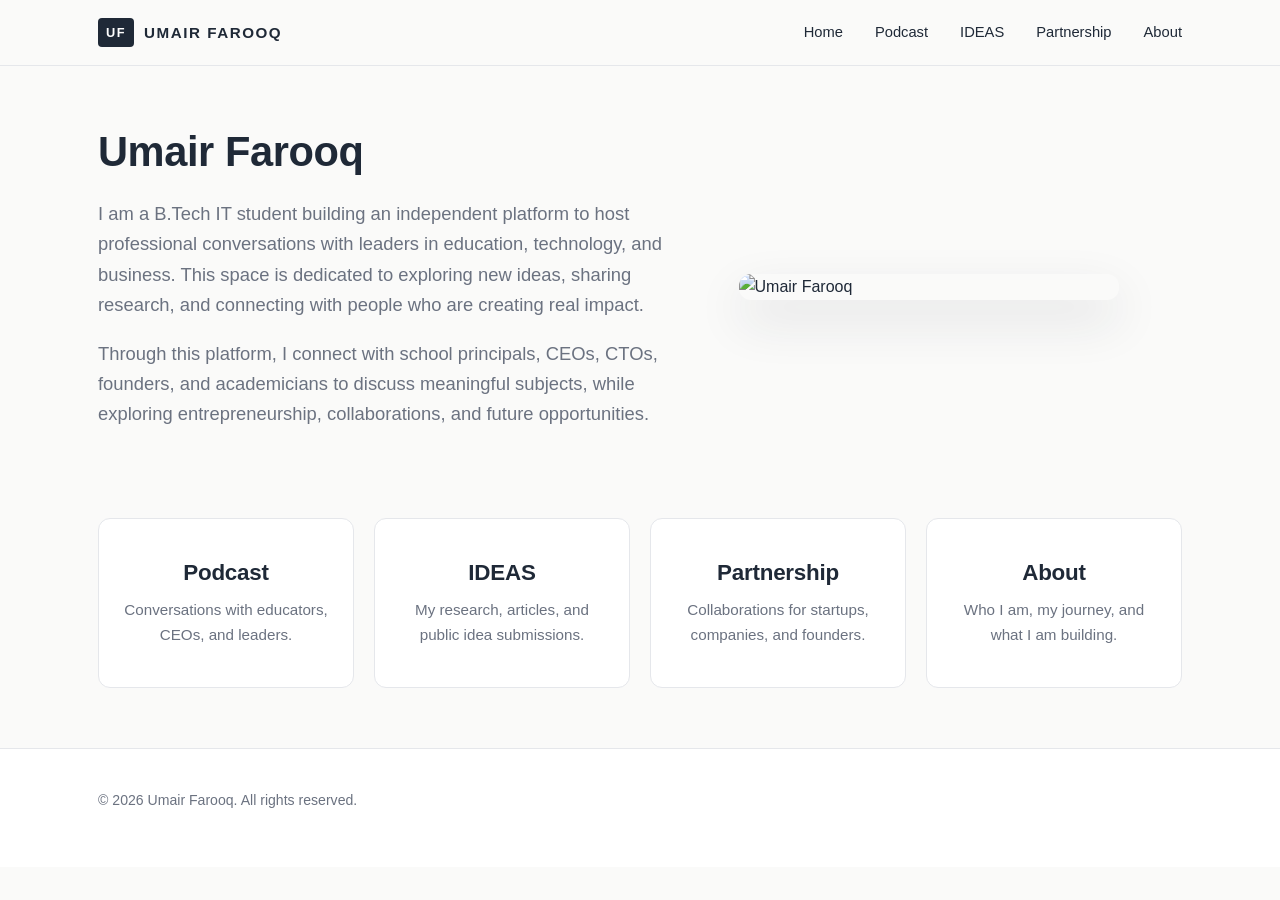
==== index.html @ 78187e90 "completed front end" ====
<!DOCTYPE html>
<html lang="en">
<head>
  <meta charset="UTF-8" />
  <meta name="viewport" content="width=device-width, initial-scale=1.0" />
  <title>Umair Farooq</title>
  <link rel="stylesheet" href="css/style.css" />
</head>
<body>

  <header class="site-header">
    <div class="container header-inner">
      <!-- 1. Website Name & UF mark -->
      <a href="index.html" class="logo" style="display: flex; align-items: center; gap: 10px;">
        <span style="background: var(--text); color: #fff; padding: 4px 8px; border-radius: 4px; font-size: 0.8rem;">UF</span>
        UMAIR FAROOQ
      </a>
      <button class="menu-toggle" aria-label="Toggle menu">☰</button>
      <nav class="main-nav">
        <ul>
          <li><a href="index.html">Home</a></li>
          <li><a href="podcast.html">Podcast</a></li>
          <li><a href="ideas.html">IDEAS</a></li>
          <li><a href="partnerships.html">Partnership</a></li>
          <li><a href="about.html">About</a></li>
        </ul>
      </nav>
    </div>
  </header>

  <main class="container" style="padding-top: 60px; padding-bottom: 60px;">
    
    <!-- TOP SECTION: Intro Text (Left) and Photo (Right) -->
    <div class="hero-inner" style="margin-bottom: 70px;">
      
      <div class="hero-text">
        <h1>Umair Farooq</h1>
        <p class="lead">
          I am a B.Tech IT student building an independent platform to host professional conversations with leaders in education, technology, and business. This space is dedicated to exploring new ideas, sharing research, and connecting with people who are creating real impact.
        </p>
        <p class="lead">
          Through this platform, I connect with school principals, CEOs, CTOs, founders, and academicians to discuss meaningful subjects, while exploring entrepreneurship, collaborations, and future opportunities.
        </p>
      </div>

      <div class="hero-photo">
        <img src="images/profile.jpg" alt="Umair Farooq" />
      </div>

    </div>

    <!-- 2. BOTTOM SECTION: The 4 Navigation Buttons (As shown in your sketch) -->
    <div class="grid-4">
      
      <a href="podcast.html" class="card" style="text-align: center; padding: 40px 20px;">
        <h3 style="font-size: 1.4rem; margin-bottom: 10px;">Podcast</h3>
        <p>Conversations with educators, CEOs, and leaders.</p>
      </a>

      <a href="ideas.html" class="card" style="text-align: center; padding: 40px 20px;">
        <h3 style="font-size: 1.4rem; margin-bottom: 10px;">IDEAS</h3>
        <p>My research, articles, and public idea submissions.</p>
      </a>

      <a href="partnerships.html" class="card" style="text-align: center; padding: 40px 20px;">
        <h3 style="font-size: 1.4rem; margin-bottom: 10px;">Partnership</h3>
        <p>Collaborations for startups, companies, and founders.</p>
      </a>

      <a href="about.html" class="card" style="text-align: center; padding: 40px 20px;">
        <h3 style="font-size: 1.4rem; margin-bottom: 10px;">About</h3>
        <p>Who I am, my journey, and what I am building.</p>
      </a>

    </div>

  </main>

  <footer class="site-footer">
    <div class="container footer-inner">
      <p>© <span id="year"></span> Umair Farooq. All rights reserved.</p>
    </div>
  </footer>

  <script src="js/script.js"></script>
</body>
</html>
---- css/style.css ----
/* ============================================
   UMAIR FAROOQ — Global Stylesheet
   Charcoal + Teal + Off-white
   ============================================ */

* { box-sizing: border-box; margin: 0; padding: 0; }

:root {
  --bg: #fafaf9;
  --surface: #ffffff;
  --text: #1f2937;
  --muted: #6b7280;
  --accent: #0f766e;
  --accent-hover: #0b5d57;
  --border: #e5e7eb;
  --max-width: 1140px;
}

body {
  font-family: -apple-system, BlinkMacSystemFont, "Segoe UI", Roboto, Helvetica, Arial, sans-serif;
  color: var(--text);
  background: var(--bg);
  line-height: 1.65;
  -webkit-font-smoothing: antialiased;
}

.container {
  max-width: var(--max-width);
  margin: 0 auto;
  padding: 0 28px;
}

a { color: var(--accent); text-decoration: none; transition: color 0.15s; }
a:hover { color: var(--accent-hover); }

h1, h2, h3, h4 { line-height: 1.25; margin-bottom: 0.5em; font-weight: 700; letter-spacing: -0.01em; }
h1 { font-size: 2.6rem; }
h2 { font-size: 1.8rem; margin-top: 1.4em; }
h3 { font-size: 1.2rem; }

p { margin-bottom: 1em; }
.lead { font-size: 1.15rem; color: var(--muted); max-width: 680px; }

.eyebrow {
  text-transform: uppercase;
  font-size: 0.72rem;
  letter-spacing: 0.12em;
  color: var(--accent);
  font-weight: 600;
  margin-bottom: 0.6em;
}

/* ---------- Buttons ---------- */
.btn {
  display: inline-block;
  background: var(--accent);
  color: #fff;
  padding: 12px 24px;
  border-radius: 6px;
  font-weight: 600;
  font-size: 0.95rem;
  border: none;
  cursor: pointer;
  transition: background 0.15s, transform 0.1s;
}
.btn:hover { background: var(--accent-hover); color: #fff; }
.btn-outline {
  background: transparent;
  color: var(--accent);
  border: 1.5px solid var(--accent);
}
.btn-outline:hover { background: var(--accent); color: #fff; }
.btn-dark {
  background: var(--text);
}
.btn-dark:hover { background: #111827; }
.btn-danger { background: #a02c2c; }
.btn-danger:hover { background: #7c2020; }

/* ---------- Header ---------- */
.site-header {
  border-bottom: 1px solid var(--border);
  position: sticky;
  top: 0;
  background: rgba(250, 250, 249, 0.95);
  backdrop-filter: blur(8px);
  z-index: 100;
}
.header-inner {
  display: flex;
  align-items: center;
  justify-content: space-between;
  padding: 18px 28px;
}
.logo {
  font-weight: 800;
  letter-spacing: 0.1em;
  color: var(--text);
  font-size: 0.95rem;
}
.main-nav ul { display: flex; gap: 32px; list-style: none; }
.main-nav a {
  color: var(--text);
  font-size: 0.92rem;
  font-weight: 500;
  padding: 4px 0;
  border-bottom: 2px solid transparent;
}
.main-nav a.active { color: var(--accent); border-bottom-color: var(--accent); }
.main-nav a:hover { color: var(--accent); }

.menu-toggle {
  display: none;
  background: none;
  border: none;
  font-size: 1.5rem;
  cursor: pointer;
  color: var(--text);
}

/* ---------- Hero ---------- */
.hero { padding: 88px 0 64px; }
.hero-inner {
  display: grid;
  grid-template-columns: 1.3fr 1fr;
  gap: 64px;
  align-items: center;
}
.hero h1 { font-size: 3rem; margin-bottom: 0.3em; }
.hero .lead { margin-bottom: 1.4em; }
.hero-photo img {
  width: 100%;
  max-width: 380px;
  border-radius: 12px;
  display: block;
  box-shadow: 0 20px 50px rgba(31, 41, 55, 0.12);
}
.hero-links { display: flex; gap: 12px; margin-top: 24px; flex-wrap: wrap; }

/* ---------- Section & grids ---------- */
.section { padding: 64px 0; }
.section-alt { background: var(--surface); border-top: 1px solid var(--border); border-bottom: 1px solid var(--border); }
.grid-2 { display: grid; grid-template-columns: repeat(2, 1fr); gap: 24px; }
.grid-3 { display: grid; grid-template-columns: repeat(3, 1fr); gap: 24px; }
.grid-4 { display: grid; grid-template-columns: repeat(4, 1fr); gap: 20px; }

/* ---------- Cards ---------- */
.card {
  display: block;
  padding: 32px;
  border: 1px solid var(--border);
  border-radius: 12px;
  background: var(--surface);
  transition: transform 0.15s, box-shadow 0.15s, border-color 0.15s;
  color: var(--text);
}
.card:hover {
  transform: translateY(-3px);
  box-shadow: 0 14px 32px rgba(31, 41, 55, 0.08);
  border-color: #d1d5db;
}
.card h3 { margin-bottom: 0.4em; }
.card p { color: var(--muted); margin: 0; font-size: 0.95rem; }

/* ---------- Page header ---------- */
.page-header { padding: 80px 0 44px; border-bottom: 1px solid var(--border); }
.page-header h1 { margin-bottom: 0.3em; }

/* ---------- Footer ---------- */
.site-footer {
  border-top: 1px solid var(--border);
  padding: 40px 0;
  color: var(--muted);
  font-size: 0.88rem;
  background: var(--surface);
}
.footer-inner {
  display: flex;
  justify-content: space-between;
  align-items: center;
  flex-wrap: wrap;
  gap: 12px;
}
.footer-inner a { color: var(--muted); }
.footer-inner a:hover { color: var(--accent); }

/* ---------- Forms (shared) ---------- */
.contact-form {
  max-width: 560px;
  display: flex;
  flex-direction: column;
}
.contact-form label {
  font-weight: 600;
  font-size: 0.88rem;
  margin-bottom: 6px;
  margin-top: 18px;
}
.contact-form input,
.contact-form textarea,
.contact-form select {
  padding: 12px 14px;
  border: 1px solid var(--border);
  border-radius: 6px;
  font-family: inherit;
  font-size: 0.98rem;
  background: #fff;
  color: var(--text);
}
.contact-form input:focus,
.contact-form textarea:focus,
.contact-form select:focus {
  outline: 2px solid var(--accent);
  outline-offset: 1px;
  border-color: var(--accent);
}
.contact-form button { margin-top: 24px; align-self: flex-start; }
.form-note { font-size: 0.82rem; color: var(--muted); margin-top: 12px; }

/* ---------- Responsive ---------- */
@media (max-width: 860px) {
  .menu-toggle { display: block; }
  .main-nav {
    display: none;
    position: absolute;
    top: 100%;
    left: 0;
    right: 0;
    background: var(--surface);
    border-bottom: 1px solid var(--border);
    padding: 20px 28px;
  }
  .main-nav.open { display: block; }
.main-nav ul { 
  display: flex; 
  gap: 24px; /* Changed from 32px to 24px to fit the 5th item comfortably */
  list-style: none; 
}

  .hero { padding: 56px 0; }
  .hero-inner { grid-template-columns: 1fr; gap: 40px; }
  .hero-photo { order: -1; }
  .hero-photo img { max-width: 260px; }
  .hero h1 { font-size: 2.2rem; }

  .grid-2, .grid-3, .grid-4 { grid-template-columns: 1fr; }
  .section { padding: 44px 0; }
  .page-header { padding: 56px 0 32px; }
  h1 { font-size: 2.1rem; }
  h2 { font-size: 1.5rem; }
}
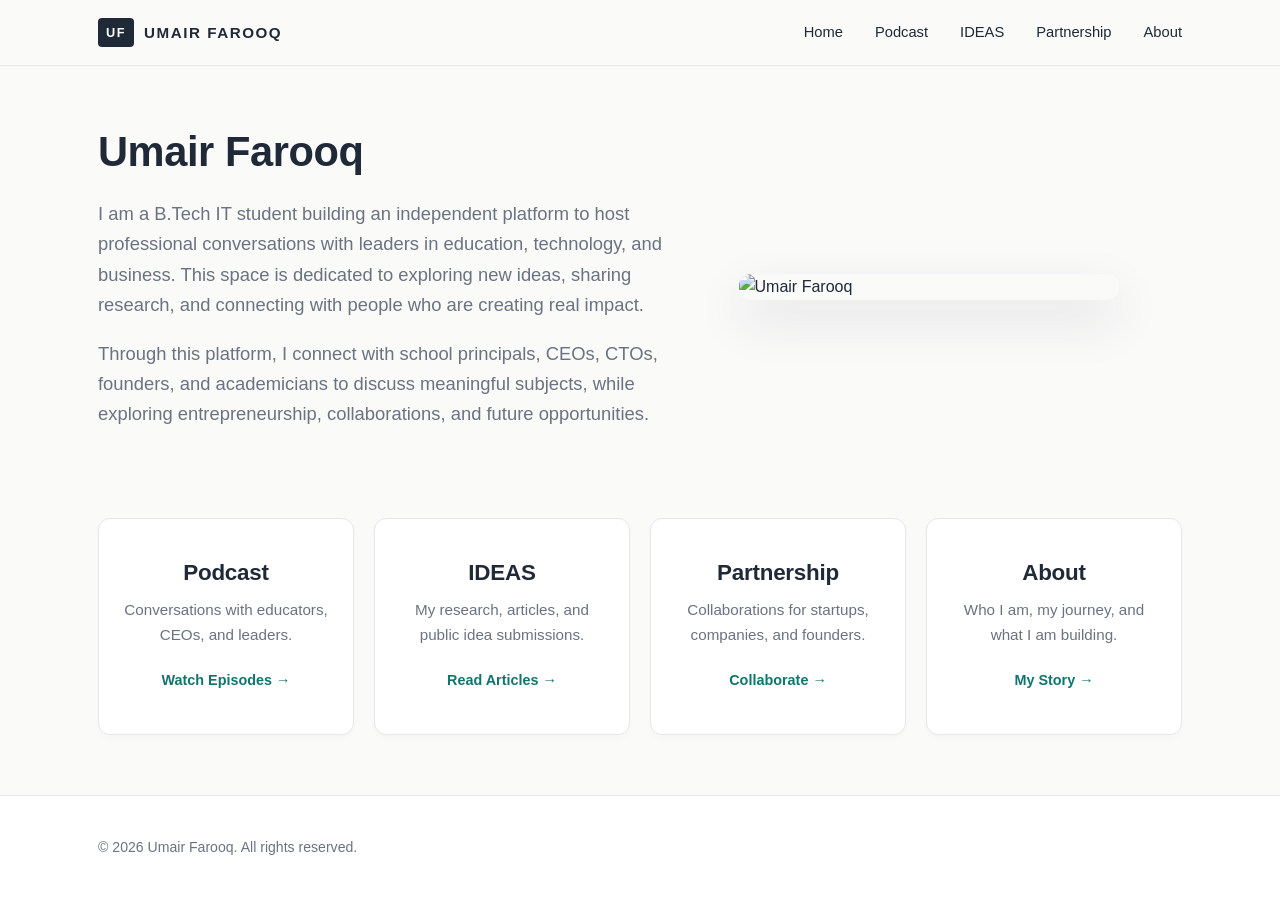
==== commit 0ff92a71: "updated style.css" ====
--- a/index.html
+++ b/index.html
@@ -49,27 +49,31 @@
 
     </div>
 
-    <!-- 2. BOTTOM SECTION: The 4 Navigation Buttons (As shown in your sketch) -->
+    <!-- BOTTOM SECTION: The 4 Navigation Buttons -->
     <div class="grid-4">
       
       <a href="podcast.html" class="card" style="text-align: center; padding: 40px 20px;">
         <h3 style="font-size: 1.4rem; margin-bottom: 10px;">Podcast</h3>
-        <p>Conversations with educators, CEOs, and leaders.</p>
+        <p style="margin-bottom: 20px;">Conversations with educators, CEOs, and leaders.</p>
+        <span style="color: var(--accent); font-weight: 600; font-size: 0.9rem;">Watch Episodes &rarr;</span>
       </a>
 
       <a href="ideas.html" class="card" style="text-align: center; padding: 40px 20px;">
         <h3 style="font-size: 1.4rem; margin-bottom: 10px;">IDEAS</h3>
-        <p>My research, articles, and public idea submissions.</p>
+        <p style="margin-bottom: 20px;">My research, articles, and public idea submissions.</p>
+        <span style="color: var(--accent); font-weight: 600; font-size: 0.9rem;">Read Articles &rarr;</span>
       </a>
 
       <a href="partnerships.html" class="card" style="text-align: center; padding: 40px 20px;">
         <h3 style="font-size: 1.4rem; margin-bottom: 10px;">Partnership</h3>
-        <p>Collaborations for startups, companies, and founders.</p>
+        <p style="margin-bottom: 20px;">Collaborations for startups, companies, and founders.</p>
+        <span style="color: var(--accent); font-weight: 600; font-size: 0.9rem;">Collaborate &rarr;</span>
       </a>
 
       <a href="about.html" class="card" style="text-align: center; padding: 40px 20px;">
         <h3 style="font-size: 1.4rem; margin-bottom: 10px;">About</h3>
-        <p>Who I am, my journey, and what I am building.</p>
+        <p style="margin-bottom: 20px;">Who I am, my journey, and what I am building.</p>
+        <span style="color: var(--accent); font-weight: 600; font-size: 0.9rem;">My Story &rarr;</span>
       </a>
 
     </div>
--- a/css/style.css
+++ b/css/style.css
@@ -248,4 +248,107 @@
   .page-header { padding: 56px 0 32px; }
   h1 { font-size: 2.1rem; }
   h2 { font-size: 1.5rem; }
+}
+
+/* ==========================================
+   V1 FANCY UPDATE - PREMIUM EFFECTS
+   ========================================== */
+
+/* Premium Card Hover Effects */
+.card {
+  position: relative;
+  overflow: hidden;
+  transition: all 0.3s cubic-bezier(0.25, 0.8, 0.25, 1);
+  box-shadow: 0 4px 6px rgba(0,0,0,0.02);
+}
+.card:hover {
+  transform: translateY(-8px);
+  box-shadow: 0 15px 30px rgba(0,0,0,0.08);
+  border-color: var(--accent);
+}
+.card::before {
+  content: '';
+  position: absolute;
+  top: 0; left: 0; width: 4px; height: 100%;
+  background: var(--accent);
+  transform: scaleY(0);
+  transition: transform 0.3s ease;
+  transform-origin: bottom;
+}
+.card:hover::before {
+  transform: scaleY(1);
+}
+
+/* YouTube Video Grid (For Podcast Page) */
+.video-grid {
+  display: grid;
+  grid-template-columns: repeat(auto-fill, minmax(320px, 1fr));
+  gap: 30px;
+  margin-top: 30px;
+}
+.video-container {
+  border-radius: 12px;
+  overflow: hidden;
+  background: #000;
+  box-shadow: 0 10px 20px rgba(0,0,0,0.1);
+  position: relative;
+  padding-bottom: 56.25%; /* 16:9 Aspect Ratio */
+  height: 0;
+}
+.video-container iframe {
+  position: absolute;
+  top: 0; left: 0; width: 100%; height: 100%;
+  border: none;
+}
+.video-title {
+  margin-top: 12px;
+  font-size: 1.1rem;
+  font-weight: 600;
+  color: var(--text);
+}
+.video-desc {
+  font-size: 0.9rem;
+  color: var(--muted);
+}
+
+/* Instagram / Vertical Video Grid */
+.vertical-grid {
+  display: grid;
+  grid-template-columns: repeat(auto-fill, minmax(250px, 1fr));
+  gap: 20px;
+  margin-top: 30px;
+}
+.vertical-container {
+  border-radius: 16px;
+  overflow: hidden;
+  background: #000;
+  box-shadow: 0 8px 16px rgba(0,0,0,0.1);
+  position: relative;
+  padding-bottom: 177.78%; /* 9:16 Aspect Ratio for Reels */
+  height: 0;
+}
+.vertical-container iframe {
+  position: absolute;
+  top: 0; left: 0; width: 100%; height: 100%;
+  border: none;
+}
+
+/* Image Gallery */
+.image-gallery {
+  display: grid;
+  grid-template-columns: repeat(auto-fill, minmax(200px, 1fr));
+  gap: 15px;
+  margin-top: 30px;
+}
+.gallery-img {
+  width: 100%;
+  height: 250px;
+  object-fit: cover;
+  border-radius: 8px;
+  transition: transform 0.3s ease, filter 0.3s ease;
+  filter: grayscale(20%);
+}
+.gallery-img:hover {
+  transform: scale(1.03);
+  filter: grayscale(0%);
 }
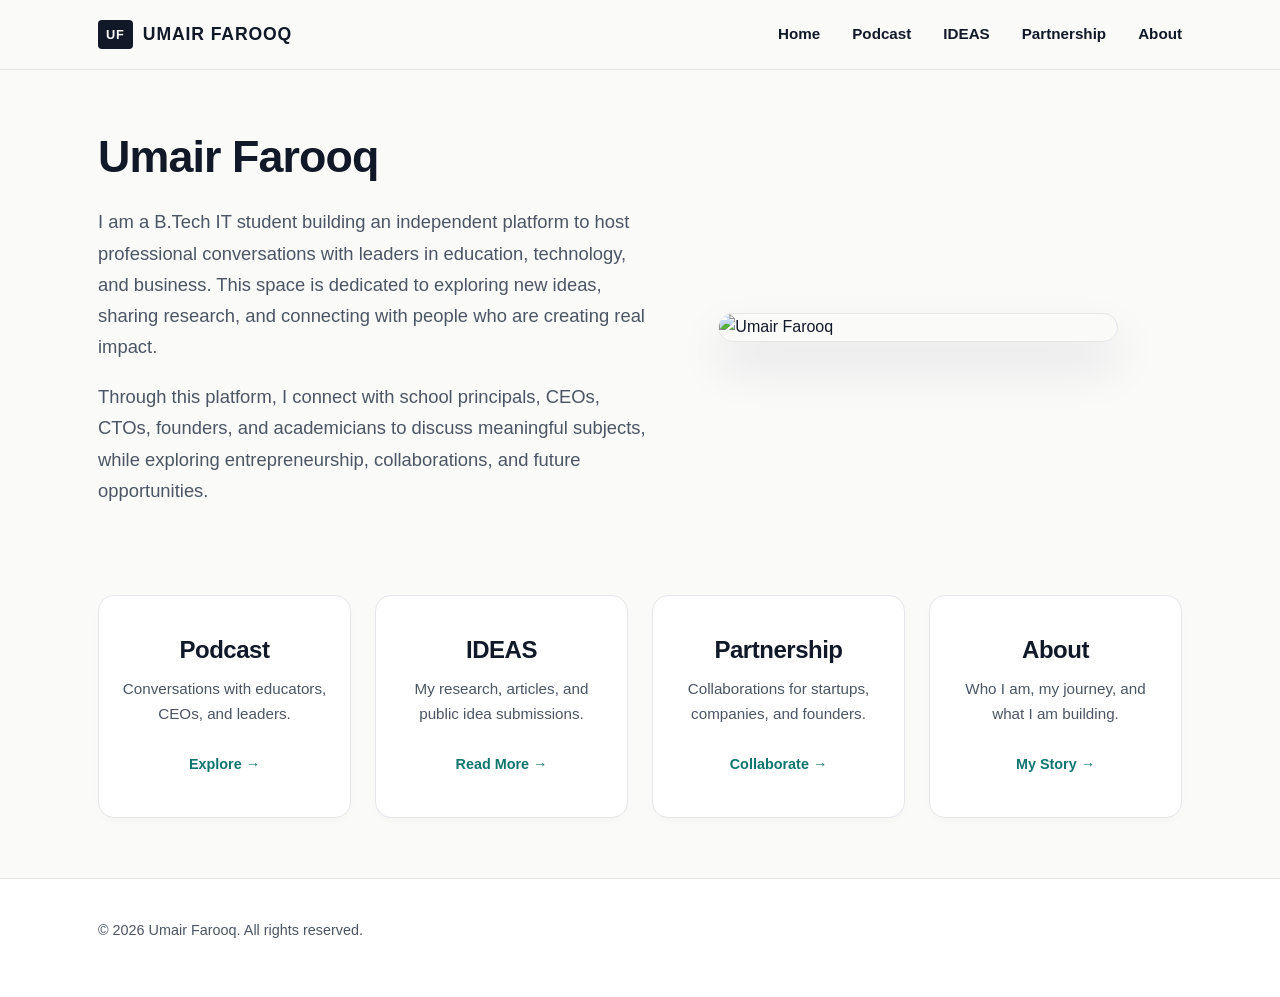
==== commit 33c72e76: "upgraded" ====
--- a/index.html
+++ b/index.html
@@ -49,35 +49,34 @@
 
     </div>
 
-    <!-- BOTTOM SECTION: The 4 Navigation Buttons -->
+       <!-- BOTTOM SECTION: The 4 Navigation Buttons -->
     <div class="grid-4">
       
       <a href="podcast.html" class="card" style="text-align: center; padding: 40px 20px;">
-        <h3 style="font-size: 1.4rem; margin-bottom: 10px;">Podcast</h3>
-        <p style="margin-bottom: 20px;">Conversations with educators, CEOs, and leaders.</p>
-        <span style="color: var(--accent); font-weight: 600; font-size: 0.9rem;">Watch Episodes &rarr;</span>
+        <h3 style="font-size: 1.5rem; margin-bottom: 12px;">Podcast</h3>
+        <p style="margin-bottom: 24px;">Conversations with educators, CEOs, and leaders.</p>
+        <span style="color: var(--accent); font-weight: 700; font-size: 0.9rem;">Explore &rarr;</span>
       </a>
 
       <a href="ideas.html" class="card" style="text-align: center; padding: 40px 20px;">
-        <h3 style="font-size: 1.4rem; margin-bottom: 10px;">IDEAS</h3>
-        <p style="margin-bottom: 20px;">My research, articles, and public idea submissions.</p>
-        <span style="color: var(--accent); font-weight: 600; font-size: 0.9rem;">Read Articles &rarr;</span>
+        <h3 style="font-size: 1.5rem; margin-bottom: 12px;">IDEAS</h3>
+        <p style="margin-bottom: 24px;">My research, articles, and public idea submissions.</p>
+        <span style="color: var(--accent); font-weight: 700; font-size: 0.9rem;">Read More &rarr;</span>
       </a>
 
       <a href="partnerships.html" class="card" style="text-align: center; padding: 40px 20px;">
-        <h3 style="font-size: 1.4rem; margin-bottom: 10px;">Partnership</h3>
-        <p style="margin-bottom: 20px;">Collaborations for startups, companies, and founders.</p>
-        <span style="color: var(--accent); font-weight: 600; font-size: 0.9rem;">Collaborate &rarr;</span>
+        <h3 style="font-size: 1.5rem; margin-bottom: 12px;">Partnership</h3>
+        <p style="margin-bottom: 24px;">Collaborations for startups, companies, and founders.</p>
+        <span style="color: var(--accent); font-weight: 700; font-size: 0.9rem;">Collaborate &rarr;</span>
       </a>
 
       <a href="about.html" class="card" style="text-align: center; padding: 40px 20px;">
-        <h3 style="font-size: 1.4rem; margin-bottom: 10px;">About</h3>
-        <p style="margin-bottom: 20px;">Who I am, my journey, and what I am building.</p>
-        <span style="color: var(--accent); font-weight: 600; font-size: 0.9rem;">My Story &rarr;</span>
+        <h3 style="font-size: 1.5rem; margin-bottom: 12px;">About</h3>
+        <p style="margin-bottom: 24px;">Who I am, my journey, and what I am building.</p>
+        <span style="color: var(--accent); font-weight: 700; font-size: 0.9rem;">My Story &rarr;</span>
       </a>
 
     </div>
-
   </main>
 
   <footer class="site-footer">
--- a/css/style.css
+++ b/css/style.css
@@ -1,15 +1,15 @@
-/* ============================================
+/* ==========================================
    UMAIR FAROOQ — Global Stylesheet
-   Charcoal + Teal + Off-white
-   ============================================ */
+   Premium Charcoal & Teal
+   ========================================== */
 
 * { box-sizing: border-box; margin: 0; padding: 0; }
 
 :root {
   --bg: #fafaf9;
   --surface: #ffffff;
-  --text: #1f2937;
-  --muted: #6b7280;
+  --text: #111827; /* Deeper Charcoal for a more premium look */
+  --muted: #4b5563;
   --accent: #0f766e;
   --accent-hover: #0b5d57;
   --border: #e5e7eb;
@@ -30,325 +30,167 @@
   padding: 0 28px;
 }
 
-a { color: var(--accent); text-decoration: none; transition: color 0.15s; }
+a { color: var(--accent); text-decoration: none; transition: color 0.2s; }
 a:hover { color: var(--accent-hover); }
 
-h1, h2, h3, h4 { line-height: 1.25; margin-bottom: 0.5em; font-weight: 700; letter-spacing: -0.01em; }
-h1 { font-size: 2.6rem; }
-h2 { font-size: 1.8rem; margin-top: 1.4em; }
-h3 { font-size: 1.2rem; }
+h1, h2, h3, h4 { line-height: 1.2; margin-bottom: 0.5em; font-weight: 800; letter-spacing: -0.02em; }
+h1 { font-size: 2.8rem; }
+h2 { font-size: 1.9rem; margin-top: 1.4em; }
+h3 { font-size: 1.25rem; }
 
 p { margin-bottom: 1em; }
-.lead { font-size: 1.15rem; color: var(--muted); max-width: 680px; }
-
-.eyebrow {
-  text-transform: uppercase;
-  font-size: 0.72rem;
-  letter-spacing: 0.12em;
-  color: var(--accent);
-  font-weight: 600;
-  margin-bottom: 0.6em;
-}
+.lead { font-size: 1.15rem; color: var(--muted); max-width: 700px; line-height: 1.7; }
 
 /* ---------- Buttons ---------- */
 .btn {
   display: inline-block;
   background: var(--accent);
   color: #fff;
-  padding: 12px 24px;
-  border-radius: 6px;
+  padding: 14px 28px;
+  border-radius: 8px;
   font-weight: 600;
   font-size: 0.95rem;
   border: none;
   cursor: pointer;
-  transition: background 0.15s, transform 0.1s;
+  transition: all 0.2s ease;
 }
-.btn:hover { background: var(--accent-hover); color: #fff; }
+.btn:hover { background: var(--accent-hover); color: #fff; transform: translateY(-2px); box-shadow: 0 4px 12px rgba(15, 118, 110, 0.2); }
 .btn-outline {
   background: transparent;
   color: var(--accent);
-  border: 1.5px solid var(--accent);
+  border: 2px solid var(--accent);
 }
 .btn-outline:hover { background: var(--accent); color: #fff; }
-.btn-dark {
-  background: var(--text);
-}
-.btn-dark:hover { background: #111827; }
-.btn-danger { background: #a02c2c; }
-.btn-danger:hover { background: #7c2020; }
 
 /* ---------- Header ---------- */
 .site-header {
   border-bottom: 1px solid var(--border);
   position: sticky;
   top: 0;
-  background: rgba(250, 250, 249, 0.95);
-  backdrop-filter: blur(8px);
+  background: rgba(250, 250, 249, 0.9);
+  backdrop-filter: blur(12px);
   z-index: 100;
 }
 .header-inner {
   display: flex;
   align-items: center;
   justify-content: space-between;
-  padding: 18px 28px;
+  padding: 20px 28px;
 }
 .logo {
-  font-weight: 800;
-  letter-spacing: 0.1em;
+  font-weight: 900;
+  letter-spacing: 0.05em;
   color: var(--text);
-  font-size: 0.95rem;
+  font-size: 1.1rem;
 }
 .main-nav ul { display: flex; gap: 32px; list-style: none; }
 .main-nav a {
   color: var(--text);
-  font-size: 0.92rem;
-  font-weight: 500;
+  font-size: 0.95rem;
+  font-weight: 600;
   padding: 4px 0;
   border-bottom: 2px solid transparent;
 }
 .main-nav a.active { color: var(--accent); border-bottom-color: var(--accent); }
 .main-nav a:hover { color: var(--accent); }
 
-.menu-toggle {
-  display: none;
-  background: none;
-  border: none;
-  font-size: 1.5rem;
-  cursor: pointer;
-  color: var(--text);
-}
+.menu-toggle { display: none; background: none; border: none; font-size: 1.5rem; cursor: pointer; }
 
 /* ---------- Hero ---------- */
-.hero { padding: 88px 0 64px; }
+.hero { padding: 90px 0 70px; }
 .hero-inner {
   display: grid;
-  grid-template-columns: 1.3fr 1fr;
+  grid-template-columns: 1.2fr 1fr;
   gap: 64px;
   align-items: center;
 }
-.hero h1 { font-size: 3rem; margin-bottom: 0.3em; }
-.hero .lead { margin-bottom: 1.4em; }
 .hero-photo img {
   width: 100%;
-  max-width: 380px;
-  border-radius: 12px;
+  max-width: 400px;
+  border-radius: 16px;
   display: block;
-  box-shadow: 0 20px 50px rgba(31, 41, 55, 0.12);
+  box-shadow: 0 24px 48px rgba(17, 24, 39, 0.1);
+  border: 1px solid var(--border);
 }
-.hero-links { display: flex; gap: 12px; margin-top: 24px; flex-wrap: wrap; }
+.hero-links { display: flex; gap: 16px; margin-top: 32px; flex-wrap: wrap; }
 
-/* ---------- Section & grids ---------- */
-.section { padding: 64px 0; }
-.section-alt { background: var(--surface); border-top: 1px solid var(--border); border-bottom: 1px solid var(--border); }
-.grid-2 { display: grid; grid-template-columns: repeat(2, 1fr); gap: 24px; }
-.grid-3 { display: grid; grid-template-columns: repeat(3, 1fr); gap: 24px; }
-.grid-4 { display: grid; grid-template-columns: repeat(4, 1fr); gap: 20px; }
+/* ---------- Cards & Grids ---------- */
+.grid-2 { display: grid; grid-template-columns: repeat(2, 1fr); gap: 28px; }
+.grid-3 { display: grid; grid-template-columns: repeat(3, 1fr); gap: 28px; }
+.grid-4 { display: grid; grid-template-columns: repeat(4, 1fr); gap: 24px; }
 
-/* ---------- Cards ---------- */
 .card {
   display: block;
-  padding: 32px;
+  padding: 36px;
   border: 1px solid var(--border);
-  border-radius: 12px;
+  border-radius: 16px;
   background: var(--surface);
-  transition: transform 0.15s, box-shadow 0.15s, border-color 0.15s;
+  color: var(--text);
+  transition: all 0.25s ease;
+  box-shadow: 0 4px 6px rgba(0,0,0,0.02);
+}
+.card:hover {
+  transform: translateY(-5px);
+  box-shadow: 0 20px 40px rgba(0,0,0,0.06);
+  border-color: #d1d5db;
+}
+.card h3 { margin-bottom: 0.5em; }
+.card p { color: var(--muted); margin: 0; font-size: 0.95rem; }
+
+/* ---------- Forms ---------- */
+.contact-form { max-width: 600px; display: flex; flex-direction: column; }
+.contact-form label {
+  font-weight: 700;
+  font-size: 0.9rem;
+  margin-bottom: 8px;
+  margin-top: 20px;
   color: var(--text);
 }
-.card:hover {
-  transform: translateY(-3px);
-  box-shadow: 0 14px 32px rgba(31, 41, 55, 0.08);
-  border-color: #d1d5db;
+.contact-form input,
+.contact-form textarea,
+.contact-form select {
+  padding: 14px;
+  border: 1px solid var(--border);
+  border-radius: 8px;
+  font-family: inherit;
+  font-size: 1rem;
+  background: #fff;
+  transition: border-color 0.2s;
 }
-.card h3 { margin-bottom: 0.4em; }
-.card p { color: var(--muted); margin: 0; font-size: 0.95rem; }
-
-/* ---------- Page header ---------- */
-.page-header { padding: 80px 0 44px; border-bottom: 1px solid var(--border); }
-.page-header h1 { margin-bottom: 0.3em; }
+.contact-form input:focus,
+.contact-form textarea:focus,
+.contact-form select:focus {
+  outline: none;
+  border-color: var(--accent);
+  box-shadow: 0 0 0 3px rgba(15, 118, 110, 0.1);
+}
+.contact-form button { margin-top: 28px; align-self: flex-start; }
 
 /* ---------- Footer ---------- */
 .site-footer {
   border-top: 1px solid var(--border);
   padding: 40px 0;
   color: var(--muted);
-  font-size: 0.88rem;
+  font-size: 0.9rem;
   background: var(--surface);
 }
-.footer-inner {
-  display: flex;
-  justify-content: space-between;
-  align-items: center;
-  flex-wrap: wrap;
-  gap: 12px;
-}
-.footer-inner a { color: var(--muted); }
-.footer-inner a:hover { color: var(--accent); }
+.footer-inner { display: flex; justify-content: space-between; align-items: center; flex-wrap: wrap; gap: 16px; }
 
-/* ---------- Forms (shared) ---------- */
-.contact-form {
-  max-width: 560px;
-  display: flex;
-  flex-direction: column;
-}
-.contact-form label {
-  font-weight: 600;
-  font-size: 0.88rem;
-  margin-bottom: 6px;
-  margin-top: 18px;
-}
-.contact-form input,
-.contact-form textarea,
-.contact-form select {
-  padding: 12px 14px;
-  border: 1px solid var(--border);
-  border-radius: 6px;
-  font-family: inherit;
-  font-size: 0.98rem;
-  background: #fff;
-  color: var(--text);
-}
-.contact-form input:focus,
-.contact-form textarea:focus,
-.contact-form select:focus {
-  outline: 2px solid var(--accent);
-  outline-offset: 1px;
-  border-color: var(--accent);
-}
-.contact-form button { margin-top: 24px; align-self: flex-start; }
-.form-note { font-size: 0.82rem; color: var(--muted); margin-top: 12px; }
-
-/* ---------- Responsive ---------- */
+/* ---------- Mobile Responsive ---------- */
 @media (max-width: 860px) {
   .menu-toggle { display: block; }
   .main-nav {
-    display: none;
-    position: absolute;
-    top: 100%;
-    left: 0;
-    right: 0;
-    background: var(--surface);
-    border-bottom: 1px solid var(--border);
-    padding: 20px 28px;
+    display: none; position: absolute; top: 100%; left: 0; right: 0;
+    background: var(--surface); border-bottom: 1px solid var(--border); padding: 20px 28px;
   }
   .main-nav.open { display: block; }
-.main-nav ul { 
-  display: flex; 
-  gap: 24px; /* Changed from 32px to 24px to fit the 5th item comfortably */
-  list-style: none; 
-}
+  .main-nav ul { flex-direction: column; gap: 16px; }
 
-  .hero { padding: 56px 0; }
+  .hero { padding: 60px 0; }
   .hero-inner { grid-template-columns: 1fr; gap: 40px; }
   .hero-photo { order: -1; }
-  .hero-photo img { max-width: 260px; }
-  .hero h1 { font-size: 2.2rem; }
-
+  .hero-photo img { max-width: 300px; }
+  
   .grid-2, .grid-3, .grid-4 { grid-template-columns: 1fr; }
-  .section { padding: 44px 0; }
-  .page-header { padding: 56px 0 32px; }
-  h1 { font-size: 2.1rem; }
-  h2 { font-size: 1.5rem; }
-}
-
-/* ==========================================
-   V1 FANCY UPDATE - PREMIUM EFFECTS
-   ========================================== */
-
-/* Premium Card Hover Effects */
-.card {
-  position: relative;
-  overflow: hidden;
-  transition: all 0.3s cubic-bezier(0.25, 0.8, 0.25, 1);
-  box-shadow: 0 4px 6px rgba(0,0,0,0.02);
-}
-.card:hover {
-  transform: translateY(-8px);
-  box-shadow: 0 15px 30px rgba(0,0,0,0.08);
-  border-color: var(--accent);
-}
-.card::before {
-  content: '';
-  position: absolute;
-  top: 0; left: 0; width: 4px; height: 100%;
-  background: var(--accent);
-  transform: scaleY(0);
-  transition: transform 0.3s ease;
-  transform-origin: bottom;
-}
-.card:hover::before {
-  transform: scaleY(1);
-}
-
-/* YouTube Video Grid (For Podcast Page) */
-.video-grid {
-  display: grid;
-  grid-template-columns: repeat(auto-fill, minmax(320px, 1fr));
-  gap: 30px;
-  margin-top: 30px;
-}
-.video-container {
-  border-radius: 12px;
-  overflow: hidden;
-  background: #000;
-  box-shadow: 0 10px 20px rgba(0,0,0,0.1);
-  position: relative;
-  padding-bottom: 56.25%; /* 16:9 Aspect Ratio */
-  height: 0;
-}
-.video-container iframe {
-  position: absolute;
-  top: 0; left: 0; width: 100%; height: 100%;
-  border: none;
-}
-.video-title {
-  margin-top: 12px;
-  font-size: 1.1rem;
-  font-weight: 600;
-  color: var(--text);
-}
-.video-desc {
-  font-size: 0.9rem;
-  color: var(--muted);
-}
-
-/* Instagram / Vertical Video Grid */
-.vertical-grid {
-  display: grid;
-  grid-template-columns: repeat(auto-fill, minmax(250px, 1fr));
-  gap: 20px;
-  margin-top: 30px;
-}
-.vertical-container {
-  border-radius: 16px;
-  overflow: hidden;
-  background: #000;
-  box-shadow: 0 8px 16px rgba(0,0,0,0.1);
-  position: relative;
-  padding-bottom: 177.78%; /* 9:16 Aspect Ratio for Reels */
-  height: 0;
-}
-.vertical-container iframe {
-  position: absolute;
-  top: 0; left: 0; width: 100%; height: 100%;
-  border: none;
-}
-
-/* Image Gallery */
-.image-gallery {
-  display: grid;
-  grid-template-columns: repeat(auto-fill, minmax(200px, 1fr));
-  gap: 15px;
-  margin-top: 30px;
-}
-.gallery-img {
-  width: 100%;
-  height: 250px;
-  object-fit: cover;
-  border-radius: 8px;
-  transition: transform 0.3s ease, filter 0.3s ease;
-  filter: grayscale(20%);
-}
-.gallery-img:hover {
-  transform: scale(1.03);
-  filter: grayscale(0%);
+  h1 { font-size: 2.2rem; }
 }
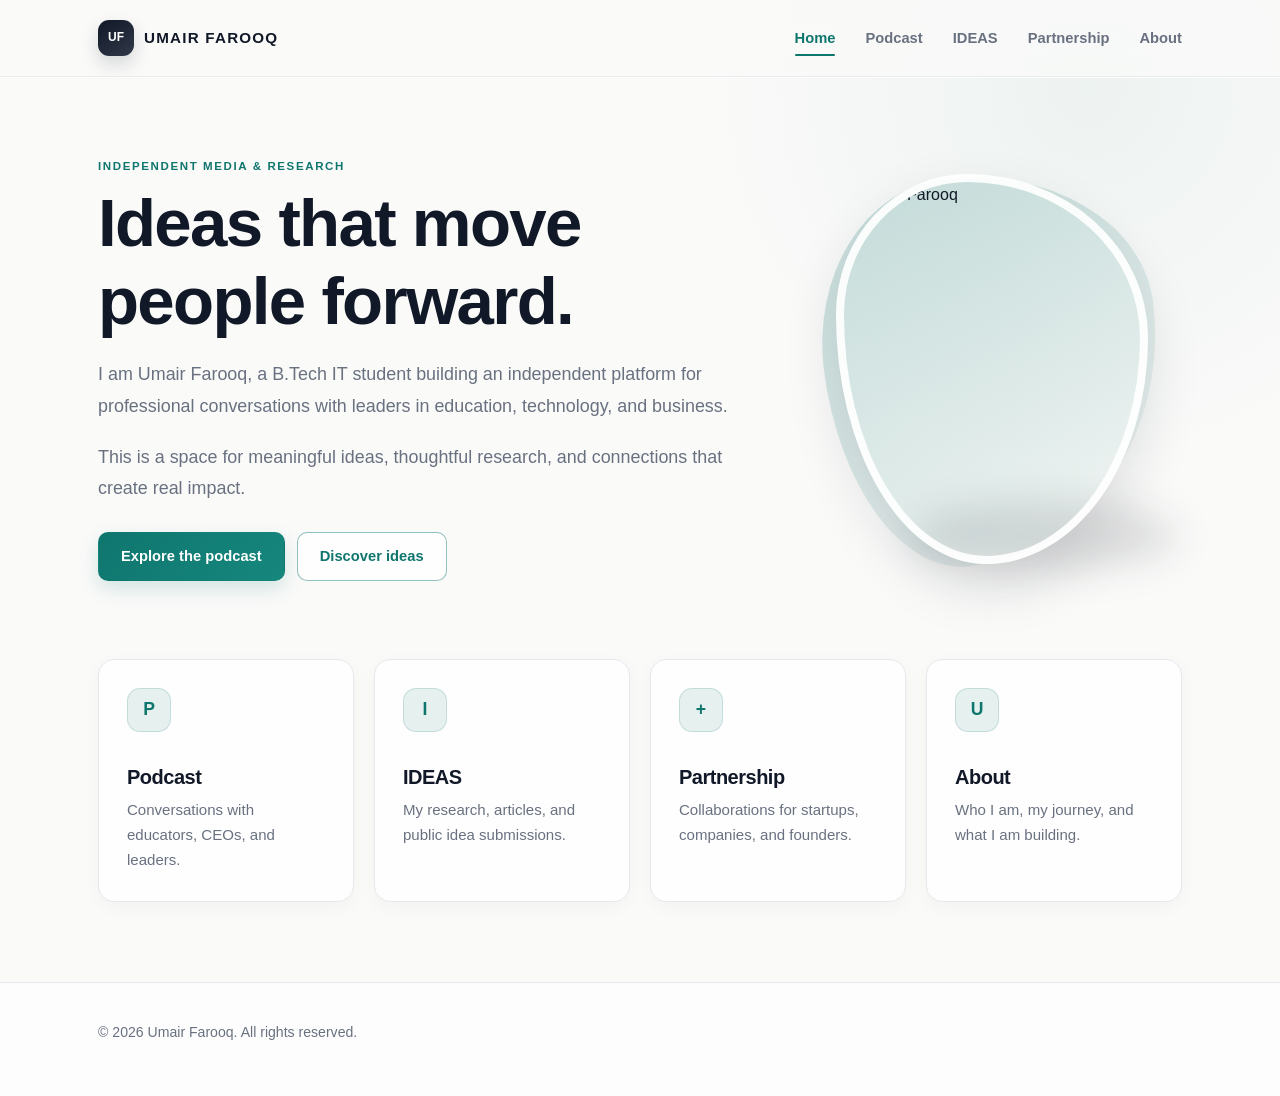
==== commit 920e1c4e: "updated code" ====
--- a/index.html
+++ b/index.html
@@ -10,15 +10,14 @@
 
   <header class="site-header">
     <div class="container header-inner">
-      <!-- 1. Website Name & UF mark -->
-      <a href="index.html" class="logo" style="display: flex; align-items: center; gap: 10px;">
-        <span style="background: var(--text); color: #fff; padding: 4px 8px; border-radius: 4px; font-size: 0.8rem;">UF</span>
+      <a href="index.html" class="logo">
+        <span class="logo-mark">UF</span>
         UMAIR FAROOQ
       </a>
       <button class="menu-toggle" aria-label="Toggle menu">☰</button>
       <nav class="main-nav">
         <ul>
-          <li><a href="index.html">Home</a></li>
+          <li><a href="index.html" class="active">Home</a></li>
           <li><a href="podcast.html">Podcast</a></li>
           <li><a href="ideas.html">IDEAS</a></li>
           <li><a href="partnerships.html">Partnership</a></li>
@@ -28,19 +27,24 @@
     </div>
   </header>
 
-  <main class="container" style="padding-top: 60px; padding-bottom: 60px;">
+  <main class="container" style="padding-top: 72px; padding-bottom: 80px;">
     
     <!-- TOP SECTION: Intro Text (Left) and Photo (Right) -->
     <div class="hero-inner" style="margin-bottom: 70px;">
       
       <div class="hero-text">
-        <h1>Umair Farooq</h1>
+        <p class="eyebrow">Independent Media &amp; Research</p>
+        <h1>Ideas that move people forward.</h1>
         <p class="lead">
-          I am a B.Tech IT student building an independent platform to host professional conversations with leaders in education, technology, and business. This space is dedicated to exploring new ideas, sharing research, and connecting with people who are creating real impact.
+          I am Umair Farooq, a B.Tech IT student building an independent platform for professional conversations with leaders in education, technology, and business.
         </p>
         <p class="lead">
-          Through this platform, I connect with school principals, CEOs, CTOs, founders, and academicians to discuss meaningful subjects, while exploring entrepreneurship, collaborations, and future opportunities.
+          This is a space for meaningful ideas, thoughtful research, and connections that create real impact.
         </p>
+        <div class="hero-links">
+          <a href="podcast.html" class="btn">Explore the podcast</a>
+          <a href="ideas.html" class="btn btn-outline">Discover ideas</a>
+        </div>
       </div>
 
       <div class="hero-photo">
@@ -52,28 +56,32 @@
        <!-- BOTTOM SECTION: The 4 Navigation Buttons -->
     <div class="grid-4">
       
-      <a href="podcast.html" class="card" style="text-align: center; padding: 40px 20px;">
-        <h3 style="font-size: 1.5rem; margin-bottom: 12px;">Podcast</h3>
-        <p style="margin-bottom: 24px;">Conversations with educators, CEOs, and leaders.</p>
-        <span style="color: var(--accent); font-weight: 700; font-size: 0.9rem;">Explore &rarr;</span>
+      <a href="podcast.html" class="card navigation-tile">
+        <span class="tile-icon" aria-hidden="true">P</span>
+        <h3>Podcast</h3>
+        <p>Conversations with educators, CEOs, and leaders.</p>
+        <span class="tile-arrow" aria-hidden="true">→</span>
       </a>
 
-      <a href="ideas.html" class="card" style="text-align: center; padding: 40px 20px;">
-        <h3 style="font-size: 1.5rem; margin-bottom: 12px;">IDEAS</h3>
-        <p style="margin-bottom: 24px;">My research, articles, and public idea submissions.</p>
-        <span style="color: var(--accent); font-weight: 700; font-size: 0.9rem;">Read More &rarr;</span>
+      <a href="ideas.html" class="card navigation-tile">
+        <span class="tile-icon" aria-hidden="true">I</span>
+        <h3>IDEAS</h3>
+        <p>My research, articles, and public idea submissions.</p>
+        <span class="tile-arrow" aria-hidden="true">→</span>
       </a>
 
-      <a href="partnerships.html" class="card" style="text-align: center; padding: 40px 20px;">
-        <h3 style="font-size: 1.5rem; margin-bottom: 12px;">Partnership</h3>
-        <p style="margin-bottom: 24px;">Collaborations for startups, companies, and founders.</p>
-        <span style="color: var(--accent); font-weight: 700; font-size: 0.9rem;">Collaborate &rarr;</span>
+      <a href="partnerships.html" class="card navigation-tile">
+        <span class="tile-icon" aria-hidden="true">+</span>
+        <h3>Partnership</h3>
+        <p>Collaborations for startups, companies, and founders.</p>
+        <span class="tile-arrow" aria-hidden="true">→</span>
       </a>
 
-      <a href="about.html" class="card" style="text-align: center; padding: 40px 20px;">
-        <h3 style="font-size: 1.5rem; margin-bottom: 12px;">About</h3>
-        <p style="margin-bottom: 24px;">Who I am, my journey, and what I am building.</p>
-        <span style="color: var(--accent); font-weight: 700; font-size: 0.9rem;">My Story &rarr;</span>
+      <a href="about.html" class="card navigation-tile">
+        <span class="tile-icon" aria-hidden="true">U</span>
+        <h3>About</h3>
+        <p>Who I am, my journey, and what I am building.</p>
+        <span class="tile-arrow" aria-hidden="true">→</span>
       </a>
 
     </div>
--- a/css/style.css
+++ b/css/style.css
@@ -1,25 +1,38 @@
-/* ==========================================
-   UMAIR FAROOQ — Global Stylesheet
-   Premium Charcoal & Teal
-   ========================================== */
-
-* { box-sizing: border-box; margin: 0; padding: 0; }
+/* ============================================
+   UMAIR FAROOQ — Premium Global Stylesheet
+   Charcoal, Off-white, and Muted Teal
+   ============================================ */
+
+* {
+  box-sizing: border-box;
+  margin: 0;
+  padding: 0;
+}
 
 :root {
   --bg: #fafaf9;
   --surface: #ffffff;
-  --text: #111827; /* Deeper Charcoal for a more premium look */
-  --muted: #4b5563;
+  --text: #111827;
+  --muted: #697180;
   --accent: #0f766e;
   --accent-hover: #0b5d57;
-  --border: #e5e7eb;
+  --accent-soft: rgba(15, 118, 110, 0.10);
+  --border: #e6e8ec;
+  --shadow-sm: 0 8px 24px rgba(17, 24, 39, 0.06);
+  --shadow-lg: 0 24px 55px rgba(17, 24, 39, 0.12);
   --max-width: 1140px;
+}
+
+html {
+  scroll-behavior: smooth;
 }
 
 body {
   font-family: -apple-system, BlinkMacSystemFont, "Segoe UI", Roboto, Helvetica, Arial, sans-serif;
   color: var(--text);
-  background: var(--bg);
+  background:
+    radial-gradient(circle at 85% 8%, rgba(15, 118, 110, 0.055), transparent 24rem),
+    var(--bg);
   line-height: 1.65;
   -webkit-font-smoothing: antialiased;
 }
@@ -27,170 +40,781 @@
 .container {
   max-width: var(--max-width);
   margin: 0 auto;
-  padding: 0 28px;
-}
-
-a { color: var(--accent); text-decoration: none; transition: color 0.2s; }
-a:hover { color: var(--accent-hover); }
-
-h1, h2, h3, h4 { line-height: 1.2; margin-bottom: 0.5em; font-weight: 800; letter-spacing: -0.02em; }
-h1 { font-size: 2.8rem; }
-h2 { font-size: 1.9rem; margin-top: 1.4em; }
-h3 { font-size: 1.25rem; }
-
-p { margin-bottom: 1em; }
-.lead { font-size: 1.15rem; color: var(--muted); max-width: 700px; line-height: 1.7; }
-
-/* ---------- Buttons ---------- */
+  padding-inline: 28px;
+}
+
+a {
+  color: var(--accent);
+  text-decoration: none;
+  transition: color 180ms ease;
+}
+
+a:hover {
+  color: var(--accent-hover);
+}
+
+h1,
+h2,
+h3,
+h4 {
+  line-height: 1.16;
+  margin-bottom: 0.5em;
+  font-weight: 800;
+  letter-spacing: -0.025em;
+}
+
+h1 {
+  font-size: clamp(2.45rem, 6vw, 4.2rem);
+}
+
+h2 {
+  font-size: clamp(1.65rem, 3vw, 2.25rem);
+  margin-top: 1.4em;
+}
+
+h3 {
+  font-size: 1.25rem;
+}
+
+p {
+  margin-bottom: 1em;
+}
+
+.lead {
+  max-width: 700px;
+  color: var(--muted);
+  font-size: 1.12rem;
+  line-height: 1.75;
+}
+
+.eyebrow {
+  margin-bottom: 0.7em;
+  color: var(--accent);
+  font-size: 0.72rem;
+  font-weight: 800;
+  letter-spacing: 0.14em;
+  text-transform: uppercase;
+}
+
+/* ---------- Modern Glass Header ---------- */
+.site-header {
+  position: sticky;
+  top: 0;
+  z-index: 100;
+  border-bottom: 1px solid rgba(230, 232, 236, 0.82);
+  background: rgba(250, 250, 249, 0.78);
+  box-shadow: 0 1px 0 rgba(255, 255, 255, 0.75);
+  backdrop-filter: blur(18px) saturate(140%);
+  -webkit-backdrop-filter: blur(18px) saturate(140%);
+}
+
+.header-inner {
+  display: flex;
+  align-items: center;
+  justify-content: space-between;
+  min-height: 76px;
+  padding-block: 14px;
+}
+
+.logo {
+  display: flex;
+  align-items: center;
+  gap: 10px;
+  color: var(--text);
+  font-size: 0.95rem;
+  font-weight: 900;
+  letter-spacing: 0.08em;
+}
+
+.logo-mark {
+  display: grid;
+  width: 36px;
+  height: 36px;
+  place-items: center;
+  border-radius: 11px;
+  background: linear-gradient(145deg, var(--text), #303949);
+  color: #fff;
+  box-shadow: 0 8px 18px rgba(17, 24, 39, 0.16);
+  font-size: 0.75rem;
+  letter-spacing: 0;
+}
+
+.main-nav ul {
+  display: flex;
+  gap: 30px;
+  list-style: none;
+}
+
+.main-nav a {
+  position: relative;
+  display: block;
+  padding: 8px 0;
+  color: var(--muted);
+  font-size: 0.92rem;
+  font-weight: 700;
+}
+
+.main-nav a::after {
+  position: absolute;
+  right: 0;
+  bottom: 2px;
+  left: 0;
+  height: 2px;
+  border-radius: 99px;
+  background: var(--accent);
+  content: "";
+  transform: scaleX(0);
+  transition: transform 180ms ease;
+}
+
+.main-nav a.active,
+.main-nav a:hover {
+  color: var(--accent);
+}
+
+.main-nav a.active::after,
+.main-nav a:hover::after {
+  transform: scaleX(1);
+}
+
+.menu-toggle {
+  display: none;
+  border: 0;
+  background: transparent;
+  color: var(--text);
+  cursor: pointer;
+  font-size: 1.5rem;
+}
+
+/* ---------- Premium Buttons ---------- */
 .btn {
-  display: inline-block;
+  display: inline-flex;
+  align-items: center;
+  justify-content: center;
+  min-height: 46px;
+  padding: 11px 22px;
+  border: 1px solid transparent;
+  border-radius: 10px;
+  background: linear-gradient(135deg, var(--accent), #16877d);
+  box-shadow: 0 8px 20px rgba(15, 118, 110, 0.16);
+  color: #fff;
+  font-size: 0.92rem;
+  font-weight: 800;
+  cursor: pointer;
+  transition: transform 180ms ease, box-shadow 180ms ease, background 180ms ease;
+}
+
+.btn:hover {
+  background: linear-gradient(135deg, var(--accent-hover), var(--accent));
+  box-shadow: 0 12px 28px rgba(15, 118, 110, 0.24);
+  color: #fff;
+  transform: translateY(-2px);
+}
+
+.btn:active {
+  transform: translateY(0);
+}
+
+.btn-outline {
+  border-color: rgba(15, 118, 110, 0.45);
+  background: rgba(255, 255, 255, 0.72);
+  box-shadow: none;
+  color: var(--accent);
+  backdrop-filter: blur(8px);
+}
+
+.btn-outline:hover {
+  border-color: var(--accent);
   background: var(--accent);
   color: #fff;
-  padding: 14px 28px;
-  border-radius: 8px;
-  font-weight: 600;
-  font-size: 0.95rem;
-  border: none;
-  cursor: pointer;
-  transition: all 0.2s ease;
-}
-.btn:hover { background: var(--accent-hover); color: #fff; transform: translateY(-2px); box-shadow: 0 4px 12px rgba(15, 118, 110, 0.2); }
-.btn-outline {
-  background: transparent;
-  color: var(--accent);
-  border: 2px solid var(--accent);
-}
-.btn-outline:hover { background: var(--accent); color: #fff; }
-
-/* ---------- Header ---------- */
-.site-header {
-  border-bottom: 1px solid var(--border);
-  position: sticky;
-  top: 0;
-  background: rgba(250, 250, 249, 0.9);
-  backdrop-filter: blur(12px);
-  z-index: 100;
-}
-.header-inner {
-  display: flex;
-  align-items: center;
-  justify-content: space-between;
-  padding: 20px 28px;
-}
-.logo {
-  font-weight: 900;
-  letter-spacing: 0.05em;
-  color: var(--text);
-  font-size: 1.1rem;
-}
-.main-nav ul { display: flex; gap: 32px; list-style: none; }
-.main-nav a {
-  color: var(--text);
-  font-size: 0.95rem;
-  font-weight: 600;
-  padding: 4px 0;
-  border-bottom: 2px solid transparent;
-}
-.main-nav a.active { color: var(--accent); border-bottom-color: var(--accent); }
-.main-nav a:hover { color: var(--accent); }
-
-.menu-toggle { display: none; background: none; border: none; font-size: 1.5rem; cursor: pointer; }
-
-/* ---------- Hero ---------- */
-.hero { padding: 90px 0 70px; }
+}
+
+.btn-dark {
+  background: linear-gradient(135deg, var(--text), #293241);
+  box-shadow: 0 8px 20px rgba(17, 24, 39, 0.16);
+}
+
+/* ---------- Hero & Portrait ---------- */
+.hero {
+  padding: 90px 0 70px;
+}
+
 .hero-inner {
   display: grid;
-  grid-template-columns: 1.2fr 1fr;
-  gap: 64px;
+  grid-template-columns: minmax(0, 1.25fr) minmax(280px, 0.75fr);
   align-items: center;
-}
+  gap: 70px;
+}
+
+.hero-text {
+  position: relative;
+  z-index: 1;
+}
+
+.hero-text h1 {
+  max-width: 760px;
+  margin-bottom: 0.28em;
+}
+
+.hero-text .lead {
+  margin-bottom: 1.1em;
+}
+
+.hero-links {
+  display: flex;
+  flex-wrap: wrap;
+  gap: 12px;
+  margin-top: 28px;
+}
+
+.hero-photo {
+  position: relative;
+  isolation: isolate;
+  display: grid;
+  place-items: center;
+  min-height: 440px;
+}
+
+.hero-photo::before {
+  position: absolute;
+  z-index: -2;
+  width: 88%;
+  height: 88%;
+  border-radius: 42% 58% 64% 36% / 45% 38% 62% 55%;
+  background: linear-gradient(145deg, rgba(15, 118, 110, 0.22), rgba(15, 118, 110, 0.03));
+  content: "";
+  transform: rotate(-7deg);
+}
+
+.hero-photo::after {
+  position: absolute;
+  z-index: -1;
+  right: 1%;
+  bottom: 4%;
+  width: 70%;
+  height: 16%;
+  border-radius: 50%;
+  background: rgba(17, 24, 39, 0.12);
+  content: "";
+  filter: blur(18px);
+}
+
 .hero-photo img {
+  width: min(82%, 360px);
+  aspect-ratio: 4 / 5;
+  border: 8px solid rgba(255, 255, 255, 0.92);
+  border-radius: 42% 58% 52% 48% / 36% 42% 58% 64%;
+  object-fit: cover;
+  box-shadow: var(--shadow-lg);
+  transition: transform 500ms cubic-bezier(.2,.8,.2,1), border-radius 500ms ease;
+}
+
+.hero-photo:hover img {
+  border-radius: 34% 66% 45% 55% / 44% 36% 64% 56%;
+  transform: translateY(-6px) rotate(1deg);
+}
+
+/* ---------- Cards, Grids & Editorial Content ---------- */
+.grid-2 {
+  display: grid;
+  grid-template-columns: repeat(2, minmax(0, 1fr));
+  gap: 26px;
+}
+
+.grid-3 {
+  display: grid;
+  grid-template-columns: repeat(3, minmax(0, 1fr));
+  gap: 26px;
+}
+
+.grid-4 {
+  display: grid;
+  grid-template-columns: repeat(4, minmax(0, 1fr));
+  gap: 20px;
+}
+
+.card {
+  position: relative;
+  display: block;
+  overflow: hidden;
+  padding: 32px;
+  border: 1px solid var(--border);
+  border-radius: 16px;
+  background: rgba(255, 255, 255, 0.9);
+  box-shadow: 0 5px 18px rgba(17, 24, 39, 0.035);
+  color: var(--text);
+  transition: transform 220ms cubic-bezier(.2,.8,.2,1), box-shadow 220ms ease, border-color 220ms ease;
+}
+
+.card::after {
+  position: absolute;
+  right: -40px;
+  bottom: -40px;
+  width: 100px;
+  height: 100px;
+  border-radius: 50%;
+  background: var(--accent-soft);
+  content: "";
+  opacity: 0;
+  transition: opacity 220ms ease, transform 220ms ease;
+}
+
+.card:hover {
+  border-color: rgba(15, 118, 110, 0.48);
+  box-shadow: var(--shadow-lg);
+  transform: translateY(-7px);
+}
+
+.card:hover::after {
+  opacity: 1;
+  transform: scale(1.35);
+}
+
+.card h3 {
+  margin-bottom: 0.45em;
+}
+
+.card p {
+  margin: 0;
+  color: var(--muted);
+  font-size: 0.94rem;
+}
+
+/* ---------- Homepage Interactive Tiles ---------- */
+.navigation-tile {
+  min-height: 210px;
+  padding: 28px;
+  text-align: left;
+}
+
+.tile-icon {
+  display: grid;
+  width: 44px;
+  height: 44px;
+  margin-bottom: 34px;
+  place-items: center;
+  border: 1px solid rgba(15, 118, 110, 0.16);
+  border-radius: 13px;
+  background: var(--accent-soft);
+  color: var(--accent);
+  font-size: 1.1rem;
+  font-weight: 900;
+  transition: background 220ms ease, color 220ms ease, transform 220ms ease;
+}
+
+.navigation-tile:hover .tile-icon {
+  background: var(--accent);
+  color: #fff;
+  transform: rotate(-4deg) scale(1.05);
+}
+
+.tile-arrow {
+  position: absolute;
+  right: 26px;
+  bottom: 20px;
+  color: var(--accent);
+  font-size: 1.1rem;
+  opacity: 0;
+  transform: translateX(-8px);
+  transition: opacity 220ms ease, transform 220ms ease;
+}
+
+.navigation-tile:hover .tile-arrow {
+  opacity: 1;
+  transform: translateX(0);
+}
+
+/* ---------- Podcast Media Library ---------- */
+.media-section-heading {
+  display: flex;
+  align-items: end;
+  justify-content: space-between;
+  margin: 12px 0 22px;
+}
+
+.media-section-heading h2 {
+  margin: 0;
+}
+
+.media-card {
+  min-height: 230px;
+  padding: 28px;
+  background:
+    linear-gradient(145deg, rgba(255, 255, 255, 0.96), rgba(242, 247, 246, 0.96));
+  text-align: left;
+}
+
+.media-card::before {
+  position: absolute;
+  right: 22px;
+  bottom: 22px;
+  width: 58px;
+  height: 58px;
+  border: 1px solid rgba(15, 118, 110, 0.18);
+  border-radius: 50%;
+  background: rgba(255, 255, 255, 0.8);
+  content: "▶";
+  display: grid;
+  place-items: center;
+  color: var(--accent);
+  font-size: 0.85rem;
+  box-shadow: 0 10px 22px rgba(17, 24, 39, 0.08);
+  transition: background 220ms ease, color 220ms ease, transform 220ms ease;
+}
+
+.media-card:hover::before {
+  background: var(--accent);
+  color: #fff;
+  transform: scale(1.08);
+}
+
+.media-card h3,
+.media-card p {
+  max-width: calc(100% - 70px);
+}
+
+.media-card h3 {
+  margin-top: 48px;
+  margin-bottom: 8px;
+}
+
+.media-card .eyebrow {
+  position: absolute;
+  top: 24px;
+  left: 28px;
+}
+
+/* ---------- Ideas Tabs & Editorial Cards ---------- */
+.tab-menu {
+  display: flex;
+  overflow-x: auto;
+  margin-bottom: 38px;
+  border-bottom: 1px solid var(--border);
+  scrollbar-width: thin;
+}
+
+.tab-btn {
+  flex: 0 0 auto;
+  margin-bottom: -1px;
+  padding: 13px 20px;
+  border: 0;
+  border-bottom: 3px solid transparent;
+  background: transparent;
+  color: var(--muted);
+  font-size: 0.92rem;
+  font-weight: 800;
+  cursor: pointer;
+  transition: color 180ms ease, border-color 180ms ease;
+}
+
+.tab-btn:hover {
+  color: var(--text);
+}
+
+.tab-btn.active {
+  border-bottom-color: var(--accent);
+  color: var(--accent);
+}
+
+.tab-content {
+  display: none;
+}
+
+.tab-content.active {
+  display: block;
+  animation: fadeIn 280ms ease;
+}
+
+@keyframes fadeIn {
+  from { opacity: 0; transform: translateY(7px); }
+  to { opacity: 1; transform: translateY(0); }
+}
+
+.editorial-card {
+  min-height: 260px;
+  display: flex;
+  flex-direction: column;
+  justify-content: space-between;
+  background:
+    linear-gradient(145deg, rgba(255,255,255,0.98), rgba(248,250,249,0.96));
+}
+
+.editorial-card .eyebrow {
+  margin-bottom: 18px;
+}
+
+.editorial-card h3 {
+  font-family: Georgia, "Times New Roman", serif;
+  font-size: 1.65rem;
+  letter-spacing: -0.02em;
+}
+
+.article-list {
+  max-width: 820px;
+}
+
+.article-item {
+  margin-bottom: 18px;
+  padding: 28px 0 26px;
+  border-bottom: 1px solid var(--border);
+}
+
+.article-item h3 {
+  margin-bottom: 8px;
+  font-family: Georgia, "Times New Roman", serif;
+  font-size: 1.55rem;
+}
+
+.article-item p:not(.eyebrow) {
+  max-width: 680px;
+  color: var(--muted);
+}
+
+/* ---------- Premium Social Media Spotlight ---------- */
+.spotlight-grid {
+  display: grid;
+  grid-template-columns: repeat(3, minmax(0, 1fr));
+  gap: 20px;
+  margin-bottom: 42px;
+}
+
+.spotlight-card {
+  position: relative;
+  min-height: 300px;
+  overflow: hidden;
+  border: 1px solid var(--border);
+  border-radius: 18px;
+  background:
+    linear-gradient(155deg, rgba(17,24,39,0.92), rgba(15,118,110,0.78)),
+    var(--text);
+  box-shadow: var(--shadow-sm);
+  color: #fff;
+  transition: transform 220ms ease, box-shadow 220ms ease;
+}
+
+.spotlight-card:hover {
+  box-shadow: var(--shadow-lg);
+  transform: translateY(-6px);
+}
+
+.spotlight-card-content {
+  position: absolute;
+  inset: 0;
+  display: flex;
+  flex-direction: column;
+  justify-content: space-between;
+  padding: 24px;
+  background: linear-gradient(to top, rgba(17,24,39,0.82), transparent 70%);
+}
+
+.spotlight-platform {
+  align-self: flex-start;
+  padding: 7px 10px;
+  border: 1px solid rgba(255,255,255,0.28);
+  border-radius: 999px;
+  background: rgba(255,255,255,0.12);
+  font-size: 0.72rem;
+  font-weight: 800;
+  letter-spacing: 0.08em;
+  text-transform: uppercase;
+  backdrop-filter: blur(10px);
+}
+
+.spotlight-card h3 {
+  margin: 0;
+  color: #fff;
+  font-size: 1.25rem;
+}
+
+.spotlight-card p {
+  margin: 8px 0 0;
+  color: rgba(255,255,255,0.78);
+  font-size: 0.88rem;
+}
+
+.research-item {
+  margin-bottom: 20px;
+  padding: 28px;
+  border: 1px solid var(--border);
+  border-radius: 14px;
+  background: var(--surface);
+  box-shadow: var(--shadow-sm);
+}
+
+.research-meta {
+  display: flex;
+  flex-wrap: wrap;
+  gap: 12px 24px;
+  margin-bottom: 16px;
+  color: var(--muted);
+  font-size: 0.85rem;
+}
+
+.research-abstract {
+  max-width: 760px;
+  font-size: 0.95rem;
+}
+
+/* ---------- Modern Forms ---------- */
+.contact-form {
+  display: flex;
+  max-width: 600px;
+  flex-direction: column;
+}
+
+.contact-form label {
+  margin: 18px 0 7px;
+  color: var(--text);
+  font-size: 0.88rem;
+  font-weight: 800;
+}
+
+.contact-form input,
+.contact-form textarea,
+.contact-form select {
   width: 100%;
-  max-width: 400px;
-  border-radius: 16px;
-  display: block;
-  box-shadow: 0 24px 48px rgba(17, 24, 39, 0.1);
-  border: 1px solid var(--border);
-}
-.hero-links { display: flex; gap: 16px; margin-top: 32px; flex-wrap: wrap; }
-
-/* ---------- Cards & Grids ---------- */
-.grid-2 { display: grid; grid-template-columns: repeat(2, 1fr); gap: 28px; }
-.grid-3 { display: grid; grid-template-columns: repeat(3, 1fr); gap: 28px; }
-.grid-4 { display: grid; grid-template-columns: repeat(4, 1fr); gap: 24px; }
-
-.card {
-  display: block;
-  padding: 36px;
+  padding: 13px 14px;
+  border: 1px solid #dfe3e7;
+  border-radius: 9px;
+  background: rgba(255,255,255,0.92);
+  color: var(--text);
+  font-family: inherit;
+  font-size: 0.98rem;
+  transition: border-color 180ms ease, box-shadow 180ms ease, background 180ms ease;
+}
+
+.contact-form textarea {
+  resize: vertical;
+}
+
+.contact-form input:focus,
+.contact-form textarea:focus,
+.contact-form select:focus {
+  border-color: var(--accent);
+  outline: none;
+  background: #fff;
+  box-shadow: 0 0 0 4px rgba(15, 118, 110, 0.12);
+}
+
+.contact-form input::placeholder,
+.contact-form textarea::placeholder {
+  color: #9ca3af;
+}
+
+.contact-form button {
+  align-self: flex-start;
+  margin-top: 28px;
+}
+
+.form-note {
+  margin-top: 12px;
+  color: var(--muted);
+  font-size: 0.82rem;
+}
+
+.form-panel {
+  max-width: 800px;
+  padding: 40px;
   border: 1px solid var(--border);
   border-radius: 16px;
   background: var(--surface);
-  color: var(--text);
-  transition: all 0.25s ease;
-  box-shadow: 0 4px 6px rgba(0,0,0,0.02);
-}
-.card:hover {
-  transform: translateY(-5px);
-  box-shadow: 0 20px 40px rgba(0,0,0,0.06);
-  border-color: #d1d5db;
-}
-.card h3 { margin-bottom: 0.5em; }
-.card p { color: var(--muted); margin: 0; font-size: 0.95rem; }
-
-/* ---------- Forms ---------- */
-.contact-form { max-width: 600px; display: flex; flex-direction: column; }
-.contact-form label {
-  font-weight: 700;
-  font-size: 0.9rem;
-  margin-bottom: 8px;
-  margin-top: 20px;
-  color: var(--text);
-}
-.contact-form input,
-.contact-form textarea,
-.contact-form select {
-  padding: 14px;
-  border: 1px solid var(--border);
-  border-radius: 8px;
-  font-family: inherit;
-  font-size: 1rem;
-  background: #fff;
-  transition: border-color 0.2s;
-}
-.contact-form input:focus,
-.contact-form textarea:focus,
-.contact-form select:focus {
-  outline: none;
-  border-color: var(--accent);
-  box-shadow: 0 0 0 3px rgba(15, 118, 110, 0.1);
-}
-.contact-form button { margin-top: 28px; align-self: flex-start; }
+  box-shadow: var(--shadow-sm);
+}
 
 /* ---------- Footer ---------- */
 .site-footer {
+  padding: 38px 0;
   border-top: 1px solid var(--border);
-  padding: 40px 0;
+  background: rgba(255,255,255,0.72);
   color: var(--muted);
-  font-size: 0.9rem;
-  background: var(--surface);
-}
-.footer-inner { display: flex; justify-content: space-between; align-items: center; flex-wrap: wrap; gap: 16px; }
-
-/* ---------- Mobile Responsive ---------- */
+  font-size: 0.88rem;
+}
+
+.footer-inner {
+  display: flex;
+  align-items: center;
+  justify-content: space-between;
+  flex-wrap: wrap;
+  gap: 16px;
+}
+
+/* ---------- Mobile ---------- */
 @media (max-width: 860px) {
-  .menu-toggle { display: block; }
+  .container {
+    padding-inline: 20px;
+  }
+
+  .menu-toggle {
+    display: block;
+  }
+
   .main-nav {
-    display: none; position: absolute; top: 100%; left: 0; right: 0;
-    background: var(--surface); border-bottom: 1px solid var(--border); padding: 20px 28px;
-  }
-  .main-nav.open { display: block; }
-  .main-nav ul { flex-direction: column; gap: 16px; }
-
-  .hero { padding: 60px 0; }
-  .hero-inner { grid-template-columns: 1fr; gap: 40px; }
-  .hero-photo { order: -1; }
-  .hero-photo img { max-width: 300px; }
-  
-  .grid-2, .grid-3, .grid-4 { grid-template-columns: 1fr; }
-  h1 { font-size: 2.2rem; }
-}+    position: absolute;
+    top: 100%;
+    right: 0;
+    left: 0;
+    display: none;
+    padding: 14px 20px 20px;
+    border-bottom: 1px solid var(--border);
+    background: rgba(250,250,249,0.96);
+    backdrop-filter: blur(16px);
+  }
+
+  .main-nav.open {
+    display: block;
+  }
+
+  .main-nav ul {
+    flex-direction: column;
+    gap: 4px;
+  }
+
+  .main-nav a {
+    padding: 10px 8px;
+  }
+
+  .hero-inner {
+    grid-template-columns: 1fr;
+    gap: 34px;
+  }
+
+  .hero-photo {
+    order: -1;
+    min-height: 350px;
+  }
+
+  .hero-photo img {
+    width: min(72%, 300px);
+  }
+
+  .grid-2,
+  .grid-3,
+  .grid-4,
+  .spotlight-grid {
+    grid-template-columns: 1fr;
+  }
+
+  .navigation-tile {
+    min-height: 180px;
+  }
+
+  .spotlight-card {
+    min-height: 270px;
+  }
+
+  .form-panel {
+    padding: 24px;
+  }
+}
+
+@media (prefers-reduced-motion: reduce) {
+  html {
+    scroll-behavior: auto;
+  }
+
+  *,
+  *::before,
+  *::after {
+    transition-duration: 0.01ms !important;
+  }
+}
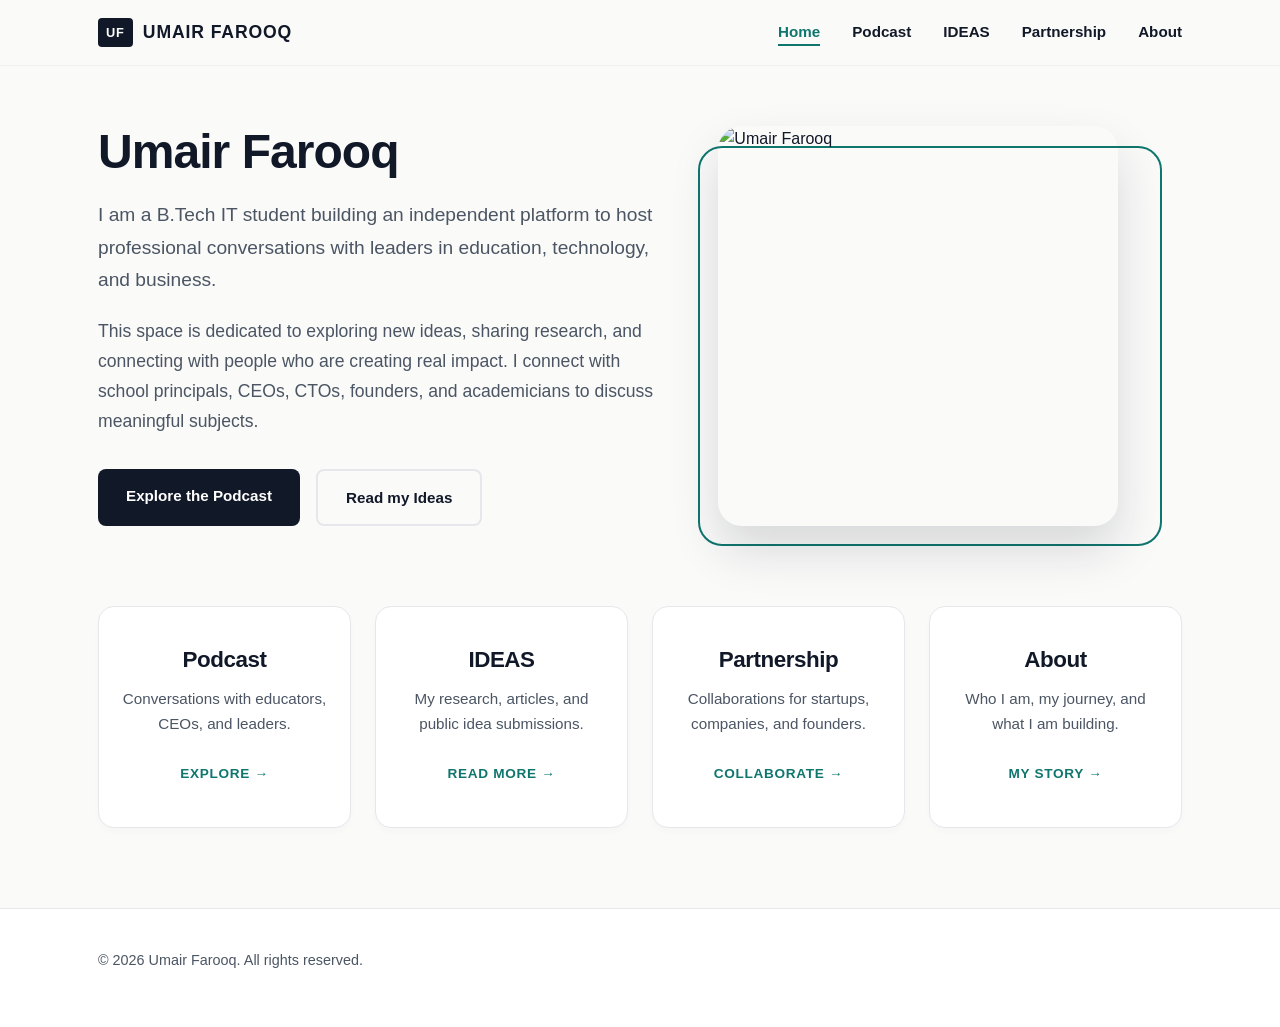
==== commit 4bcc14e7: "uploaded image" ====
--- a/index.html
+++ b/index.html
@@ -3,15 +3,15 @@
 <head>
   <meta charset="UTF-8" />
   <meta name="viewport" content="width=device-width, initial-scale=1.0" />
-  <title>Umair Farooq</title>
+  <title>Umair Farooq — Independent Media & Research</title>
   <link rel="stylesheet" href="css/style.css" />
 </head>
 <body>
 
   <header class="site-header">
     <div class="container header-inner">
-      <a href="index.html" class="logo">
-        <span class="logo-mark">UF</span>
+      <a href="index.html" class="logo" style="display: flex; align-items: center; gap: 10px;">
+        <span style="background: var(--text); color: #fff; padding: 4px 8px; border-radius: 4px; font-size: 0.8rem;">UF</span>
         UMAIR FAROOQ
       </a>
       <button class="menu-toggle" aria-label="Toggle menu">☰</button>
@@ -27,64 +27,64 @@
     </div>
   </header>
 
-  <main class="container" style="padding-top: 72px; padding-bottom: 80px;">
+  <main class="container" style="padding-top: 60px; padding-bottom: 80px;">
     
-    <!-- TOP SECTION: Intro Text (Left) and Photo (Right) -->
-    <div class="hero-inner" style="margin-bottom: 70px;">
+    <!-- HERO SECTION: Text Left, Photo Right -->
+    <div class="hero-inner" style="margin-bottom: 80px;">
       
       <div class="hero-text">
-        <p class="eyebrow">Independent Media &amp; Research</p>
-        <h1>Ideas that move people forward.</h1>
-        <p class="lead">
-          I am Umair Farooq, a B.Tech IT student building an independent platform for professional conversations with leaders in education, technology, and business.
+        <h1 style="font-size: 3rem; margin-bottom: 20px; line-height: 1.1;">Umair Farooq</h1>
+        
+        <p class="lead" style="font-size: 1.2rem; margin-bottom: 20px;">
+          I am a B.Tech IT student building an independent platform to host professional conversations with leaders in education, technology, and business.
         </p>
-        <p class="lead">
-          This is a space for meaningful ideas, thoughtful research, and connections that create real impact.
+        
+        <p class="lead" style="font-size: 1.1rem; color: var(--muted);">
+          This space is dedicated to exploring new ideas, sharing research, and connecting with people who are creating real impact. I connect with school principals, CEOs, CTOs, founders, and academicians to discuss meaningful subjects.
         </p>
+
         <div class="hero-links">
-          <a href="podcast.html" class="btn">Explore the podcast</a>
-          <a href="ideas.html" class="btn btn-outline">Discover ideas</a>
+          <a href="podcast.html" class="btn">Explore the Podcast</a>
+          <a href="ideas.html" class="btn btn-outline" style="border-color: var(--border); color: var(--text);">Read my Ideas</a>
         </div>
       </div>
 
+      <!-- THE PREMIUM PHOTO -->
       <div class="hero-photo">
         <img src="images/profile.jpg" alt="Umair Farooq" />
       </div>
 
     </div>
 
-       <!-- BOTTOM SECTION: The 4 Navigation Buttons -->
+    <!-- BOTTOM CARDS SECTION -->
     <div class="grid-4">
       
-      <a href="podcast.html" class="card navigation-tile">
-        <span class="tile-icon" aria-hidden="true">P</span>
-        <h3>Podcast</h3>
-        <p>Conversations with educators, CEOs, and leaders.</p>
-        <span class="tile-arrow" aria-hidden="true">→</span>
+      <a href="podcast.html" class="card" style="text-align: center; padding: 40px 20px;">
+        <h3 style="font-size: 1.4rem; margin-bottom: 12px; color: var(--text);">Podcast</h3>
+        <p style="margin-bottom: 24px; font-size: 0.95rem;">Conversations with educators, CEOs, and leaders.</p>
+        <span style="color: var(--accent); font-weight: 800; font-size: 0.85rem; letter-spacing: 0.05em; text-transform: uppercase;">Explore &rarr;</span>
       </a>
 
-      <a href="ideas.html" class="card navigation-tile">
-        <span class="tile-icon" aria-hidden="true">I</span>
-        <h3>IDEAS</h3>
-        <p>My research, articles, and public idea submissions.</p>
-        <span class="tile-arrow" aria-hidden="true">→</span>
+      <a href="ideas.html" class="card" style="text-align: center; padding: 40px 20px;">
+        <h3 style="font-size: 1.4rem; margin-bottom: 12px; color: var(--text);">IDEAS</h3>
+        <p style="margin-bottom: 24px; font-size: 0.95rem;">My research, articles, and public idea submissions.</p>
+        <span style="color: var(--accent); font-weight: 800; font-size: 0.85rem; letter-spacing: 0.05em; text-transform: uppercase;">Read More &rarr;</span>
       </a>
 
-      <a href="partnerships.html" class="card navigation-tile">
-        <span class="tile-icon" aria-hidden="true">+</span>
-        <h3>Partnership</h3>
-        <p>Collaborations for startups, companies, and founders.</p>
-        <span class="tile-arrow" aria-hidden="true">→</span>
+      <a href="partnerships.html" class="card" style="text-align: center; padding: 40px 20px;">
+        <h3 style="font-size: 1.4rem; margin-bottom: 12px; color: var(--text);">Partnership</h3>
+        <p style="margin-bottom: 24px; font-size: 0.95rem;">Collaborations for startups, companies, and founders.</p>
+        <span style="color: var(--accent); font-weight: 800; font-size: 0.85rem; letter-spacing: 0.05em; text-transform: uppercase;">Collaborate &rarr;</span>
       </a>
 
-      <a href="about.html" class="card navigation-tile">
-        <span class="tile-icon" aria-hidden="true">U</span>
-        <h3>About</h3>
-        <p>Who I am, my journey, and what I am building.</p>
-        <span class="tile-arrow" aria-hidden="true">→</span>
+      <a href="about.html" class="card" style="text-align: center; padding: 40px 20px;">
+        <h3 style="font-size: 1.4rem; margin-bottom: 12px; color: var(--text);">About</h3>
+        <p style="margin-bottom: 24px; font-size: 0.95rem;">Who I am, my journey, and what I am building.</p>
+        <span style="color: var(--accent); font-weight: 800; font-size: 0.85rem; letter-spacing: 0.05em; text-transform: uppercase;">My Story &rarr;</span>
       </a>
 
     </div>
+
   </main>
 
   <footer class="site-footer">
--- a/css/style.css
+++ b/css/style.css
@@ -1,820 +1,181 @@
-/* ============================================
-   UMAIR FAROOQ — Premium Global Stylesheet
-   Charcoal, Off-white, and Muted Teal
-   ============================================ */
+/* ==========================================
+   UMAIR FAROOQ — Premium Fancy Stylesheet
+   ========================================== */
 
-* {
-  box-sizing: border-box;
-  margin: 0;
-  padding: 0;
-}
+* { box-sizing: border-box; margin: 0; padding: 0; }
 
 :root {
   --bg: #fafaf9;
   --surface: #ffffff;
   --text: #111827;
-  --muted: #697180;
+  --muted: #4b5563;
   --accent: #0f766e;
   --accent-hover: #0b5d57;
-  --accent-soft: rgba(15, 118, 110, 0.10);
-  --border: #e6e8ec;
-  --shadow-sm: 0 8px 24px rgba(17, 24, 39, 0.06);
-  --shadow-lg: 0 24px 55px rgba(17, 24, 39, 0.12);
+  --border: #e5e7eb;
   --max-width: 1140px;
-}
-
-html {
-  scroll-behavior: smooth;
 }
 
 body {
   font-family: -apple-system, BlinkMacSystemFont, "Segoe UI", Roboto, Helvetica, Arial, sans-serif;
   color: var(--text);
-  background:
-    radial-gradient(circle at 85% 8%, rgba(15, 118, 110, 0.055), transparent 24rem),
-    var(--bg);
+  background: var(--bg);
   line-height: 1.65;
   -webkit-font-smoothing: antialiased;
 }
 
-.container {
-  max-width: var(--max-width);
-  margin: 0 auto;
-  padding-inline: 28px;
-}
+.container { max-width: var(--max-width); margin: 0 auto; padding: 0 28px; }
+a { color: var(--accent); text-decoration: none; transition: all 0.2s; }
+a:hover { color: var(--accent-hover); }
 
-a {
-  color: var(--accent);
-  text-decoration: none;
-  transition: color 180ms ease;
-}
-
-a:hover {
-  color: var(--accent-hover);
-}
-
-h1,
-h2,
-h3,
-h4 {
-  line-height: 1.16;
-  margin-bottom: 0.5em;
-  font-weight: 800;
-  letter-spacing: -0.025em;
-}
-
-h1 {
-  font-size: clamp(2.45rem, 6vw, 4.2rem);
-}
-
-h2 {
-  font-size: clamp(1.65rem, 3vw, 2.25rem);
-  margin-top: 1.4em;
-}
-
-h3 {
-  font-size: 1.25rem;
-}
-
-p {
-  margin-bottom: 1em;
-}
-
-.lead {
-  max-width: 700px;
-  color: var(--muted);
-  font-size: 1.12rem;
-  line-height: 1.75;
-}
-
-.eyebrow {
-  margin-bottom: 0.7em;
-  color: var(--accent);
-  font-size: 0.72rem;
-  font-weight: 800;
-  letter-spacing: 0.14em;
-  text-transform: uppercase;
-}
-
-/* ---------- Modern Glass Header ---------- */
-.site-header {
-  position: sticky;
-  top: 0;
-  z-index: 100;
-  border-bottom: 1px solid rgba(230, 232, 236, 0.82);
-  background: rgba(250, 250, 249, 0.78);
-  box-shadow: 0 1px 0 rgba(255, 255, 255, 0.75);
-  backdrop-filter: blur(18px) saturate(140%);
-  -webkit-backdrop-filter: blur(18px) saturate(140%);
-}
-
-.header-inner {
-  display: flex;
-  align-items: center;
-  justify-content: space-between;
-  min-height: 76px;
-  padding-block: 14px;
-}
-
-.logo {
-  display: flex;
-  align-items: center;
-  gap: 10px;
-  color: var(--text);
-  font-size: 0.95rem;
-  font-weight: 900;
-  letter-spacing: 0.08em;
-}
-
-.logo-mark {
-  display: grid;
-  width: 36px;
-  height: 36px;
-  place-items: center;
-  border-radius: 11px;
-  background: linear-gradient(145deg, var(--text), #303949);
-  color: #fff;
-  box-shadow: 0 8px 18px rgba(17, 24, 39, 0.16);
-  font-size: 0.75rem;
-  letter-spacing: 0;
-}
-
-.main-nav ul {
-  display: flex;
-  gap: 30px;
-  list-style: none;
-}
-
-.main-nav a {
-  position: relative;
-  display: block;
-  padding: 8px 0;
-  color: var(--muted);
-  font-size: 0.92rem;
-  font-weight: 700;
-}
-
-.main-nav a::after {
-  position: absolute;
-  right: 0;
-  bottom: 2px;
-  left: 0;
-  height: 2px;
-  border-radius: 99px;
-  background: var(--accent);
-  content: "";
-  transform: scaleX(0);
-  transition: transform 180ms ease;
-}
-
-.main-nav a.active,
-.main-nav a:hover {
-  color: var(--accent);
-}
-
-.main-nav a.active::after,
-.main-nav a:hover::after {
-  transform: scaleX(1);
-}
-
-.menu-toggle {
-  display: none;
-  border: 0;
-  background: transparent;
-  color: var(--text);
-  cursor: pointer;
-  font-size: 1.5rem;
-}
+h1, h2, h3, h4 { line-height: 1.2; margin-bottom: 0.5em; font-weight: 800; letter-spacing: -0.02em; }
+h1 { font-size: 2.8rem; }
+h2 { font-size: 1.9rem; margin-top: 1.4em; }
+h3 { font-size: 1.25rem; }
+p { margin-bottom: 1em; }
+.lead { font-size: 1.15rem; color: var(--muted); max-width: 700px; line-height: 1.7; }
 
 /* ---------- Premium Buttons ---------- */
 .btn {
-  display: inline-flex;
-  align-items: center;
-  justify-content: center;
-  min-height: 46px;
-  padding: 11px 22px;
-  border: 1px solid transparent;
-  border-radius: 10px;
-  background: linear-gradient(135deg, var(--accent), #16877d);
-  box-shadow: 0 8px 20px rgba(15, 118, 110, 0.16);
+  display: inline-block;
+  background: var(--text);
   color: #fff;
-  font-size: 0.92rem;
-  font-weight: 800;
+  padding: 14px 28px;
+  border-radius: 8px;
+  font-weight: 600;
+  font-size: 0.95rem;
+  border: none;
   cursor: pointer;
-  transition: transform 180ms ease, box-shadow 180ms ease, background 180ms ease;
+  transition: all 0.3s cubic-bezier(0.25, 0.8, 0.25, 1);
+}
+.btn:hover { 
+  background: var(--accent); 
+  color: #fff; 
+  transform: translateY(-3px); 
+  box-shadow: 0 10px 20px rgba(15, 118, 110, 0.2); 
+}
+.btn-outline {
+  background: transparent;
+  color: var(--text);
+  border: 2px solid var(--border);
+}
+.btn-outline:hover { 
+  background: transparent; 
+  color: var(--accent); 
+  border-color: var(--accent);
+  box-shadow: none;
 }
 
-.btn:hover {
-  background: linear-gradient(135deg, var(--accent-hover), var(--accent));
-  box-shadow: 0 12px 28px rgba(15, 118, 110, 0.24);
-  color: #fff;
-  transform: translateY(-2px);
+/* ---------- Glassmorphism Header ---------- */
+.site-header {
+  border-bottom: 1px solid rgba(229, 231, 235, 0.5);
+  position: sticky;
+  top: 0;
+  background: rgba(250, 250, 249, 0.75);
+  backdrop-filter: blur(16px);
+  -webkit-backdrop-filter: blur(16px);
+  z-index: 100;
 }
+.header-inner { display: flex; align-items: center; justify-content: space-between; padding: 18px 28px; }
+.logo { font-weight: 900; letter-spacing: 0.05em; color: var(--text); font-size: 1.1rem; }
+.main-nav ul { display: flex; gap: 32px; list-style: none; }
+.main-nav a { color: var(--text); font-size: 0.95rem; font-weight: 600; padding: 4px 0; border-bottom: 2px solid transparent; }
+.main-nav a.active { color: var(--accent); border-bottom-color: var(--accent); }
+.main-nav a:hover { color: var(--accent); }
+.menu-toggle { display: none; background: none; border: none; font-size: 1.5rem; cursor: pointer; }
 
-.btn:active {
-  transform: translateY(0);
+/* ---------- Premium Hero Section ---------- */
+.hero { padding: 100px 0 80px; }
+.hero-inner { display: grid; grid-template-columns: 1.2fr 1fr; gap: 64px; align-items: center; }
+.hero-photo { position: relative; }
+.hero-photo::before {
+  content: '';
+  position: absolute;
+  top: 20px; left: -20px; right: 20px; bottom: -20px;
+  border: 2px solid var(--accent);
+  border-radius: 24px;
+  z-index: 0;
+  transition: all 0.4s ease;
 }
-
-.btn-outline {
-  border-color: rgba(15, 118, 110, 0.45);
-  background: rgba(255, 255, 255, 0.72);
-  box-shadow: none;
-  color: var(--accent);
-  backdrop-filter: blur(8px);
-}
-
-.btn-outline:hover {
-  border-color: var(--accent);
-  background: var(--accent);
-  color: #fff;
-}
-
-.btn-dark {
-  background: linear-gradient(135deg, var(--text), #293241);
-  box-shadow: 0 8px 20px rgba(17, 24, 39, 0.16);
-}
-
-/* ---------- Hero & Portrait ---------- */
-.hero {
-  padding: 90px 0 70px;
-}
-
-.hero-inner {
-  display: grid;
-  grid-template-columns: minmax(0, 1.25fr) minmax(280px, 0.75fr);
-  align-items: center;
-  gap: 70px;
-}
-
-.hero-text {
+.hero-photo:hover::before { transform: translate(-10px, 10px); }
+.hero-photo img {
+  width: 100%;
+  max-width: 400px;
+  height: 400px; /* Force it to be a square */
+  object-fit: cover; /* This crops the image beautifully without stretching it */
+  object-position: center top; /* Keeps your face in the frame */
+  border-radius: 24px;
+  display: block;
   position: relative;
   z-index: 1;
+  box-shadow: 0 24px 48px rgba(17, 24, 39, 0.15);
 }
+.hero-links { display: flex; gap: 16px; margin-top: 32px; flex-wrap: wrap; }
 
-.hero-text h1 {
-  max-width: 760px;
-  margin-bottom: 0.28em;
-}
-
-.hero-text .lead {
-  margin-bottom: 1.1em;
-}
-
-.hero-links {
-  display: flex;
-  flex-wrap: wrap;
-  gap: 12px;
-  margin-top: 28px;
-}
-
-.hero-photo {
-  position: relative;
-  isolation: isolate;
-  display: grid;
-  place-items: center;
-  min-height: 440px;
-}
-
-.hero-photo::before {
-  position: absolute;
-  z-index: -2;
-  width: 88%;
-  height: 88%;
-  border-radius: 42% 58% 64% 36% / 45% 38% 62% 55%;
-  background: linear-gradient(145deg, rgba(15, 118, 110, 0.22), rgba(15, 118, 110, 0.03));
-  content: "";
-  transform: rotate(-7deg);
-}
-
-.hero-photo::after {
-  position: absolute;
-  z-index: -1;
-  right: 1%;
-  bottom: 4%;
-  width: 70%;
-  height: 16%;
-  border-radius: 50%;
-  background: rgba(17, 24, 39, 0.12);
-  content: "";
-  filter: blur(18px);
-}
-
-.hero-photo img {
-  width: min(82%, 360px);
-  aspect-ratio: 4 / 5;
-  border: 8px solid rgba(255, 255, 255, 0.92);
-  border-radius: 42% 58% 52% 48% / 36% 42% 58% 64%;
-  object-fit: cover;
-  box-shadow: var(--shadow-lg);
-  transition: transform 500ms cubic-bezier(.2,.8,.2,1), border-radius 500ms ease;
-}
-
-.hero-photo:hover img {
-  border-radius: 34% 66% 45% 55% / 44% 36% 64% 56%;
-  transform: translateY(-6px) rotate(1deg);
-}
-
-/* ---------- Cards, Grids & Editorial Content ---------- */
-.grid-2 {
-  display: grid;
-  grid-template-columns: repeat(2, minmax(0, 1fr));
-  gap: 26px;
-}
-
-.grid-3 {
-  display: grid;
-  grid-template-columns: repeat(3, minmax(0, 1fr));
-  gap: 26px;
-}
-
-.grid-4 {
-  display: grid;
-  grid-template-columns: repeat(4, minmax(0, 1fr));
-  gap: 20px;
-}
+/* ---------- Fancy Cards & Grids ---------- */
+.grid-2 { display: grid; grid-template-columns: repeat(2, 1fr); gap: 28px; }
+.grid-3 { display: grid; grid-template-columns: repeat(3, 1fr); gap: 28px; }
+.grid-4 { display: grid; grid-template-columns: repeat(4, 1fr); gap: 24px; }
 
 .card {
-  position: relative;
   display: block;
-  overflow: hidden;
-  padding: 32px;
+  padding: 36px;
   border: 1px solid var(--border);
   border-radius: 16px;
-  background: rgba(255, 255, 255, 0.9);
-  box-shadow: 0 5px 18px rgba(17, 24, 39, 0.035);
+  background: var(--surface);
   color: var(--text);
-  transition: transform 220ms cubic-bezier(.2,.8,.2,1), box-shadow 220ms ease, border-color 220ms ease;
+  transition: all 0.3s cubic-bezier(0.25, 0.8, 0.25, 1);
+  position: relative;
+  overflow: hidden;
+  box-shadow: 0 4px 6px rgba(0,0,0,0.02);
 }
+.card::after {
+  content: '';
+  position: absolute;
+  bottom: 0; left: 0; width: 100%; height: 4px;
+  background: var(--accent);
+  transform: scaleX(0);
+  transform-origin: left;
+  transition: transform 0.3s ease;
+}
+.card:hover {
+  transform: translateY(-8px);
+  box-shadow: 0 24px 48px rgba(0,0,0,0.08);
+  border-color: transparent;
+}
+.card:hover::after { transform: scaleX(1); }
+.card h3 { margin-bottom: 0.5em; }
+.card p { color: var(--muted); margin: 0; font-size: 0.95rem; }
 
-.card::after {
-  position: absolute;
-  right: -40px;
-  bottom: -40px;
-  width: 100px;
-  height: 100px;
-  border-radius: 50%;
-  background: var(--accent-soft);
-  content: "";
-  opacity: 0;
-  transition: opacity 220ms ease, transform 220ms ease;
-}
-
-.card:hover {
-  border-color: rgba(15, 118, 110, 0.48);
-  box-shadow: var(--shadow-lg);
-  transform: translateY(-7px);
-}
-
-.card:hover::after {
-  opacity: 1;
-  transform: scale(1.35);
-}
-
-.card h3 {
-  margin-bottom: 0.45em;
-}
-
-.card p {
-  margin: 0;
-  color: var(--muted);
-  font-size: 0.94rem;
-}
-
-/* ---------- Homepage Interactive Tiles ---------- */
-.navigation-tile {
-  min-height: 210px;
-  padding: 28px;
-  text-align: left;
-}
-
-.tile-icon {
-  display: grid;
-  width: 44px;
-  height: 44px;
-  margin-bottom: 34px;
-  place-items: center;
-  border: 1px solid rgba(15, 118, 110, 0.16);
-  border-radius: 13px;
-  background: var(--accent-soft);
-  color: var(--accent);
-  font-size: 1.1rem;
-  font-weight: 900;
-  transition: background 220ms ease, color 220ms ease, transform 220ms ease;
-}
-
-.navigation-tile:hover .tile-icon {
-  background: var(--accent);
-  color: #fff;
-  transform: rotate(-4deg) scale(1.05);
-}
-
-.tile-arrow {
-  position: absolute;
-  right: 26px;
-  bottom: 20px;
-  color: var(--accent);
-  font-size: 1.1rem;
-  opacity: 0;
-  transform: translateX(-8px);
-  transition: opacity 220ms ease, transform 220ms ease;
-}
-
-.navigation-tile:hover .tile-arrow {
-  opacity: 1;
-  transform: translateX(0);
-}
-
-/* ---------- Podcast Media Library ---------- */
-.media-section-heading {
-  display: flex;
-  align-items: end;
-  justify-content: space-between;
-  margin: 12px 0 22px;
-}
-
-.media-section-heading h2 {
-  margin: 0;
-}
-
-.media-card {
-  min-height: 230px;
-  padding: 28px;
-  background:
-    linear-gradient(145deg, rgba(255, 255, 255, 0.96), rgba(242, 247, 246, 0.96));
-  text-align: left;
-}
-
-.media-card::before {
-  position: absolute;
-  right: 22px;
-  bottom: 22px;
-  width: 58px;
-  height: 58px;
-  border: 1px solid rgba(15, 118, 110, 0.18);
-  border-radius: 50%;
-  background: rgba(255, 255, 255, 0.8);
-  content: "▶";
-  display: grid;
-  place-items: center;
-  color: var(--accent);
-  font-size: 0.85rem;
-  box-shadow: 0 10px 22px rgba(17, 24, 39, 0.08);
-  transition: background 220ms ease, color 220ms ease, transform 220ms ease;
-}
-
-.media-card:hover::before {
-  background: var(--accent);
-  color: #fff;
-  transform: scale(1.08);
-}
-
-.media-card h3,
-.media-card p {
-  max-width: calc(100% - 70px);
-}
-
-.media-card h3 {
-  margin-top: 48px;
-  margin-bottom: 8px;
-}
-
-.media-card .eyebrow {
-  position: absolute;
-  top: 24px;
-  left: 28px;
-}
-
-/* ---------- Ideas Tabs & Editorial Cards ---------- */
-.tab-menu {
-  display: flex;
-  overflow-x: auto;
-  margin-bottom: 38px;
-  border-bottom: 1px solid var(--border);
-  scrollbar-width: thin;
-}
-
-.tab-btn {
-  flex: 0 0 auto;
-  margin-bottom: -1px;
-  padding: 13px 20px;
-  border: 0;
-  border-bottom: 3px solid transparent;
-  background: transparent;
-  color: var(--muted);
-  font-size: 0.92rem;
-  font-weight: 800;
-  cursor: pointer;
-  transition: color 180ms ease, border-color 180ms ease;
-}
-
-.tab-btn:hover {
-  color: var(--text);
-}
-
-.tab-btn.active {
-  border-bottom-color: var(--accent);
-  color: var(--accent);
-}
-
-.tab-content {
-  display: none;
-}
-
-.tab-content.active {
-  display: block;
-  animation: fadeIn 280ms ease;
-}
-
-@keyframes fadeIn {
-  from { opacity: 0; transform: translateY(7px); }
-  to { opacity: 1; transform: translateY(0); }
-}
-
-.editorial-card {
-  min-height: 260px;
-  display: flex;
-  flex-direction: column;
-  justify-content: space-between;
-  background:
-    linear-gradient(145deg, rgba(255,255,255,0.98), rgba(248,250,249,0.96));
-}
-
-.editorial-card .eyebrow {
-  margin-bottom: 18px;
-}
-
-.editorial-card h3 {
-  font-family: Georgia, "Times New Roman", serif;
-  font-size: 1.65rem;
-  letter-spacing: -0.02em;
-}
-
-.article-list {
-  max-width: 820px;
-}
-
-.article-item {
-  margin-bottom: 18px;
-  padding: 28px 0 26px;
-  border-bottom: 1px solid var(--border);
-}
-
-.article-item h3 {
-  margin-bottom: 8px;
-  font-family: Georgia, "Times New Roman", serif;
-  font-size: 1.55rem;
-}
-
-.article-item p:not(.eyebrow) {
-  max-width: 680px;
-  color: var(--muted);
-}
-
-/* ---------- Premium Social Media Spotlight ---------- */
-.spotlight-grid {
-  display: grid;
-  grid-template-columns: repeat(3, minmax(0, 1fr));
-  gap: 20px;
-  margin-bottom: 42px;
-}
-
-.spotlight-card {
-  position: relative;
-  min-height: 300px;
-  overflow: hidden;
-  border: 1px solid var(--border);
-  border-radius: 18px;
-  background:
-    linear-gradient(155deg, rgba(17,24,39,0.92), rgba(15,118,110,0.78)),
-    var(--text);
-  box-shadow: var(--shadow-sm);
-  color: #fff;
-  transition: transform 220ms ease, box-shadow 220ms ease;
-}
-
-.spotlight-card:hover {
-  box-shadow: var(--shadow-lg);
-  transform: translateY(-6px);
-}
-
-.spotlight-card-content {
-  position: absolute;
-  inset: 0;
-  display: flex;
-  flex-direction: column;
-  justify-content: space-between;
-  padding: 24px;
-  background: linear-gradient(to top, rgba(17,24,39,0.82), transparent 70%);
-}
-
-.spotlight-platform {
-  align-self: flex-start;
-  padding: 7px 10px;
-  border: 1px solid rgba(255,255,255,0.28);
-  border-radius: 999px;
-  background: rgba(255,255,255,0.12);
-  font-size: 0.72rem;
-  font-weight: 800;
-  letter-spacing: 0.08em;
-  text-transform: uppercase;
-  backdrop-filter: blur(10px);
-}
-
-.spotlight-card h3 {
-  margin: 0;
-  color: #fff;
-  font-size: 1.25rem;
-}
-
-.spotlight-card p {
-  margin: 8px 0 0;
-  color: rgba(255,255,255,0.78);
-  font-size: 0.88rem;
-}
-
-.research-item {
-  margin-bottom: 20px;
-  padding: 28px;
-  border: 1px solid var(--border);
-  border-radius: 14px;
-  background: var(--surface);
-  box-shadow: var(--shadow-sm);
-}
-
-.research-meta {
-  display: flex;
-  flex-wrap: wrap;
-  gap: 12px 24px;
-  margin-bottom: 16px;
-  color: var(--muted);
-  font-size: 0.85rem;
-}
-
-.research-abstract {
-  max-width: 760px;
-  font-size: 0.95rem;
-}
-
-/* ---------- Modern Forms ---------- */
-.contact-form {
-  display: flex;
-  max-width: 600px;
-  flex-direction: column;
-}
-
-.contact-form label {
-  margin: 18px 0 7px;
-  color: var(--text);
-  font-size: 0.88rem;
-  font-weight: 800;
-}
-
+/* ---------- Forms (Protected) ---------- */
+.contact-form { max-width: 600px; display: flex; flex-direction: column; }
+.contact-form label { font-weight: 700; font-size: 0.9rem; margin-bottom: 8px; margin-top: 20px; color: var(--text); }
 .contact-form input,
 .contact-form textarea,
 .contact-form select {
-  width: 100%;
-  padding: 13px 14px;
-  border: 1px solid #dfe3e7;
-  border-radius: 9px;
-  background: rgba(255,255,255,0.92);
-  color: var(--text);
-  font-family: inherit;
-  font-size: 0.98rem;
-  transition: border-color 180ms ease, box-shadow 180ms ease, background 180ms ease;
+  padding: 14px; border: 1px solid var(--border); border-radius: 8px; font-family: inherit; font-size: 1rem; background: #fff; transition: all 0.3s;
 }
-
-.contact-form textarea {
-  resize: vertical;
-}
-
 .contact-form input:focus,
 .contact-form textarea:focus,
 .contact-form select:focus {
-  border-color: var(--accent);
-  outline: none;
-  background: #fff;
-  box-shadow: 0 0 0 4px rgba(15, 118, 110, 0.12);
+  outline: none; border-color: var(--accent); box-shadow: 0 0 0 4px rgba(15, 118, 110, 0.1);
 }
-
-.contact-form input::placeholder,
-.contact-form textarea::placeholder {
-  color: #9ca3af;
-}
-
-.contact-form button {
-  align-self: flex-start;
-  margin-top: 28px;
-}
-
-.form-note {
-  margin-top: 12px;
-  color: var(--muted);
-  font-size: 0.82rem;
-}
-
-.form-panel {
-  max-width: 800px;
-  padding: 40px;
-  border: 1px solid var(--border);
-  border-radius: 16px;
-  background: var(--surface);
-  box-shadow: var(--shadow-sm);
-}
+.contact-form button { margin-top: 28px; align-self: flex-start; }
 
 /* ---------- Footer ---------- */
-.site-footer {
-  padding: 38px 0;
-  border-top: 1px solid var(--border);
-  background: rgba(255,255,255,0.72);
-  color: var(--muted);
-  font-size: 0.88rem;
-}
+.site-footer { border-top: 1px solid var(--border); padding: 40px 0; color: var(--muted); font-size: 0.9rem; background: var(--surface); }
+.footer-inner { display: flex; justify-content: space-between; align-items: center; flex-wrap: wrap; gap: 16px; }
 
-.footer-inner {
-  display: flex;
-  align-items: center;
-  justify-content: space-between;
-  flex-wrap: wrap;
-  gap: 16px;
-}
-
-/* ---------- Mobile ---------- */
+/* ---------- Mobile Responsive ---------- */
 @media (max-width: 860px) {
-  .container {
-    padding-inline: 20px;
-  }
-
-  .menu-toggle {
-    display: block;
-  }
-
-  .main-nav {
-    position: absolute;
-    top: 100%;
-    right: 0;
-    left: 0;
-    display: none;
-    padding: 14px 20px 20px;
-    border-bottom: 1px solid var(--border);
-    background: rgba(250,250,249,0.96);
-    backdrop-filter: blur(16px);
-  }
-
-  .main-nav.open {
-    display: block;
-  }
-
-  .main-nav ul {
-    flex-direction: column;
-    gap: 4px;
-  }
-
-  .main-nav a {
-    padding: 10px 8px;
-  }
-
-  .hero-inner {
-    grid-template-columns: 1fr;
-    gap: 34px;
-  }
-
-  .hero-photo {
-    order: -1;
-    min-height: 350px;
-  }
-
-  .hero-photo img {
-    width: min(72%, 300px);
-  }
-
-  .grid-2,
-  .grid-3,
-  .grid-4,
-  .spotlight-grid {
-    grid-template-columns: 1fr;
-  }
-
-  .navigation-tile {
-    min-height: 180px;
-  }
-
-  .spotlight-card {
-    min-height: 270px;
-  }
-
-  .form-panel {
-    padding: 24px;
-  }
-}
-
-@media (prefers-reduced-motion: reduce) {
-  html {
-    scroll-behavior: auto;
-  }
-
-  *,
-  *::before,
-  *::after {
-    transition-duration: 0.01ms !important;
-  }
-}
+  .menu-toggle { display: block; }
+  .main-nav { display: none; position: absolute; top: 100%; left: 0; right: 0; background: var(--surface); border-bottom: 1px solid var(--border); padding: 20px 28px; }
+  .main-nav.open { display: block; }
+  .main-nav ul { flex-direction: column; gap: 16px; }
+  .hero { padding: 60px 0; }
+  .hero-inner { grid-template-columns: 1fr; gap: 40px; }
+  .hero-photo { order: -1; }
+  .hero-photo::before { display: none; /* Hide the offset border on mobile */ }
+  .hero-photo img { max-width: 100%; }
+  .grid-2, .grid-3, .grid-4 { grid-template-columns: 1fr; }
+  h1 { font-size: 2.2rem; }
+}
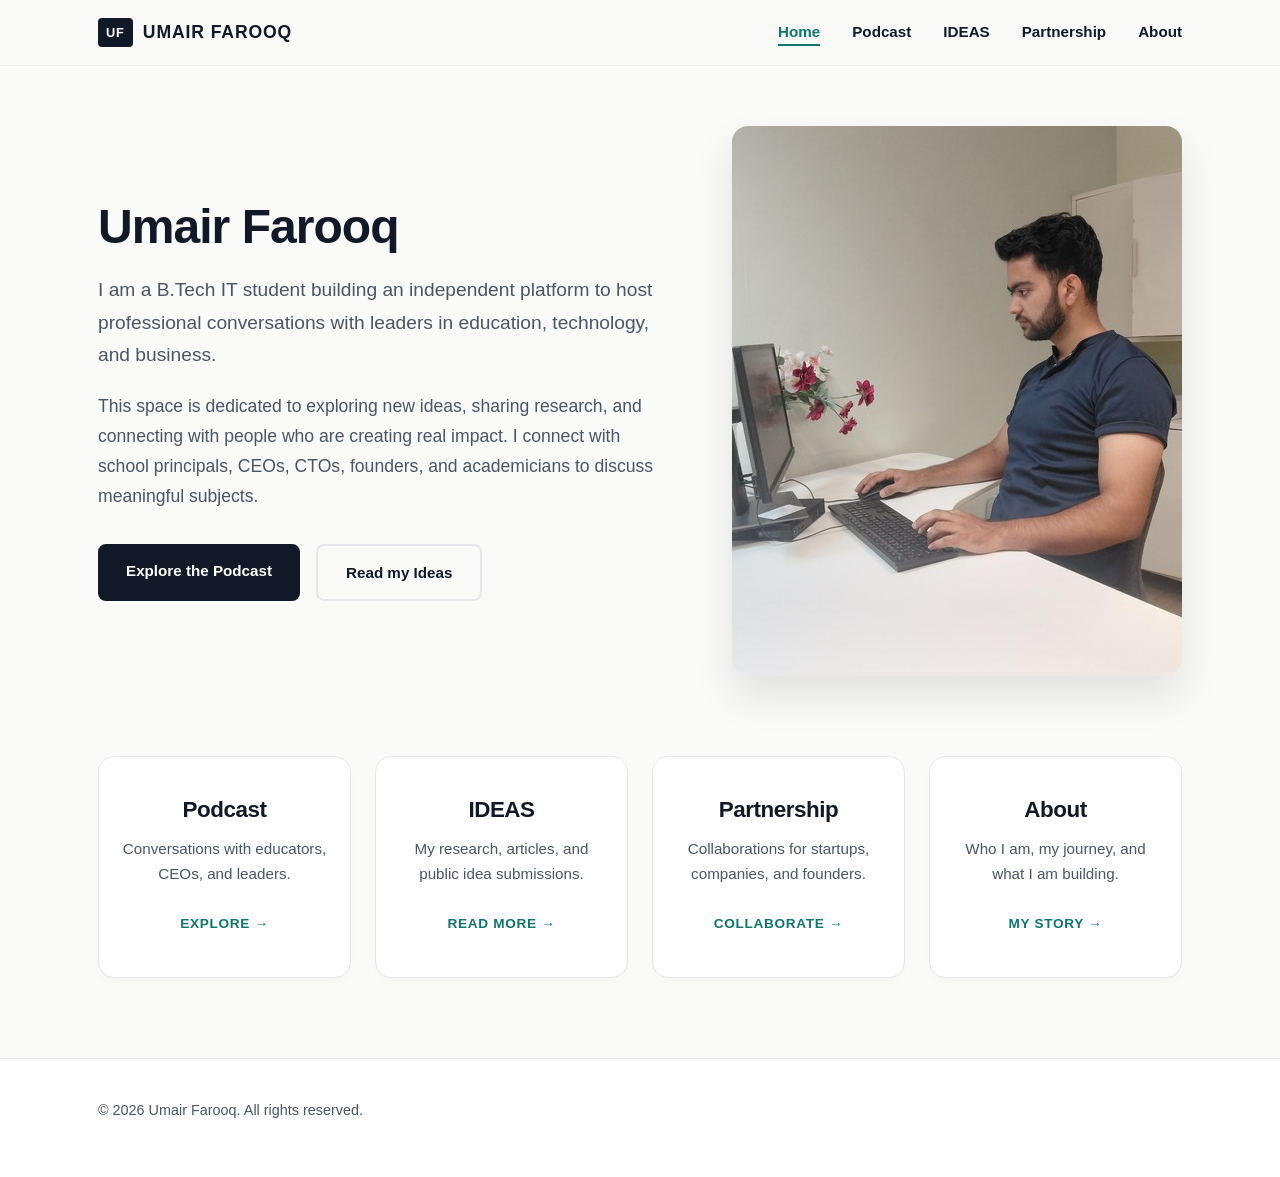
==== commit b46b0f1c: "added picture" ====
--- a/index.html
+++ b/index.html
@@ -29,7 +29,7 @@
 
   <main class="container" style="padding-top: 60px; padding-bottom: 80px;">
     
-    <!-- HERO SECTION: Text Left, Photo Right -->
+    <!-- HERO SECTION -->
     <div class="hero-inner" style="margin-bottom: 80px;">
       
       <div class="hero-text">
@@ -49,7 +49,7 @@
         </div>
       </div>
 
-      <!-- THE PREMIUM PHOTO -->
+      <!-- THE NATURAL PHOTO (No Square Frame) -->
       <div class="hero-photo">
         <img src="images/profile.jpg" alt="Umair Farooq" />
       </div>
--- a/css/style.css
+++ b/css/style.css
@@ -84,31 +84,25 @@
 .menu-toggle { display: none; background: none; border: none; font-size: 1.5rem; cursor: pointer; }
 
 /* ---------- Premium Hero Section ---------- */
-.hero { padding: 100px 0 80px; }
+.hero { padding: 80px 0 60px; }
 .hero-inner { display: grid; grid-template-columns: 1.2fr 1fr; gap: 64px; align-items: center; }
-.hero-photo { position: relative; }
-.hero-photo::before {
-  content: '';
-  position: absolute;
-  top: 20px; left: -20px; right: 20px; bottom: -20px;
-  border: 2px solid var(--accent);
-  border-radius: 24px;
-  z-index: 0;
-  transition: all 0.4s ease;
+
+.hero-photo {
+  position: relative;
+  display: flex;
+  justify-content: flex-end; /* Pushes the image to the right */
 }
-.hero-photo:hover::before { transform: translate(-10px, 10px); }
+
 .hero-photo img {
   width: 100%;
-  max-width: 400px;
-  height: 400px; /* Force it to be a square */
-  object-fit: cover; /* This crops the image beautifully without stretching it */
-  object-position: center top; /* Keeps your face in the frame */
-  border-radius: 24px;
-  display: block;
-  position: relative;
-  z-index: 1;
-  box-shadow: 0 24px 48px rgba(17, 24, 39, 0.15);
+  max-width: 450px;
+  height: auto;
+  max-height: 550px; /* Prevents it from being too tall */
+  object-fit: cover;
+  border-radius: 16px; /* Smooth rounded corners */
+  box-shadow: 0 20px 40px rgba(0,0,0,0.1); /* Clean, modern shadow */
 }
+
 .hero-links { display: flex; gap: 16px; margin-top: 32px; flex-wrap: wrap; }
 
 /* ---------- Fancy Cards & Grids ---------- */
